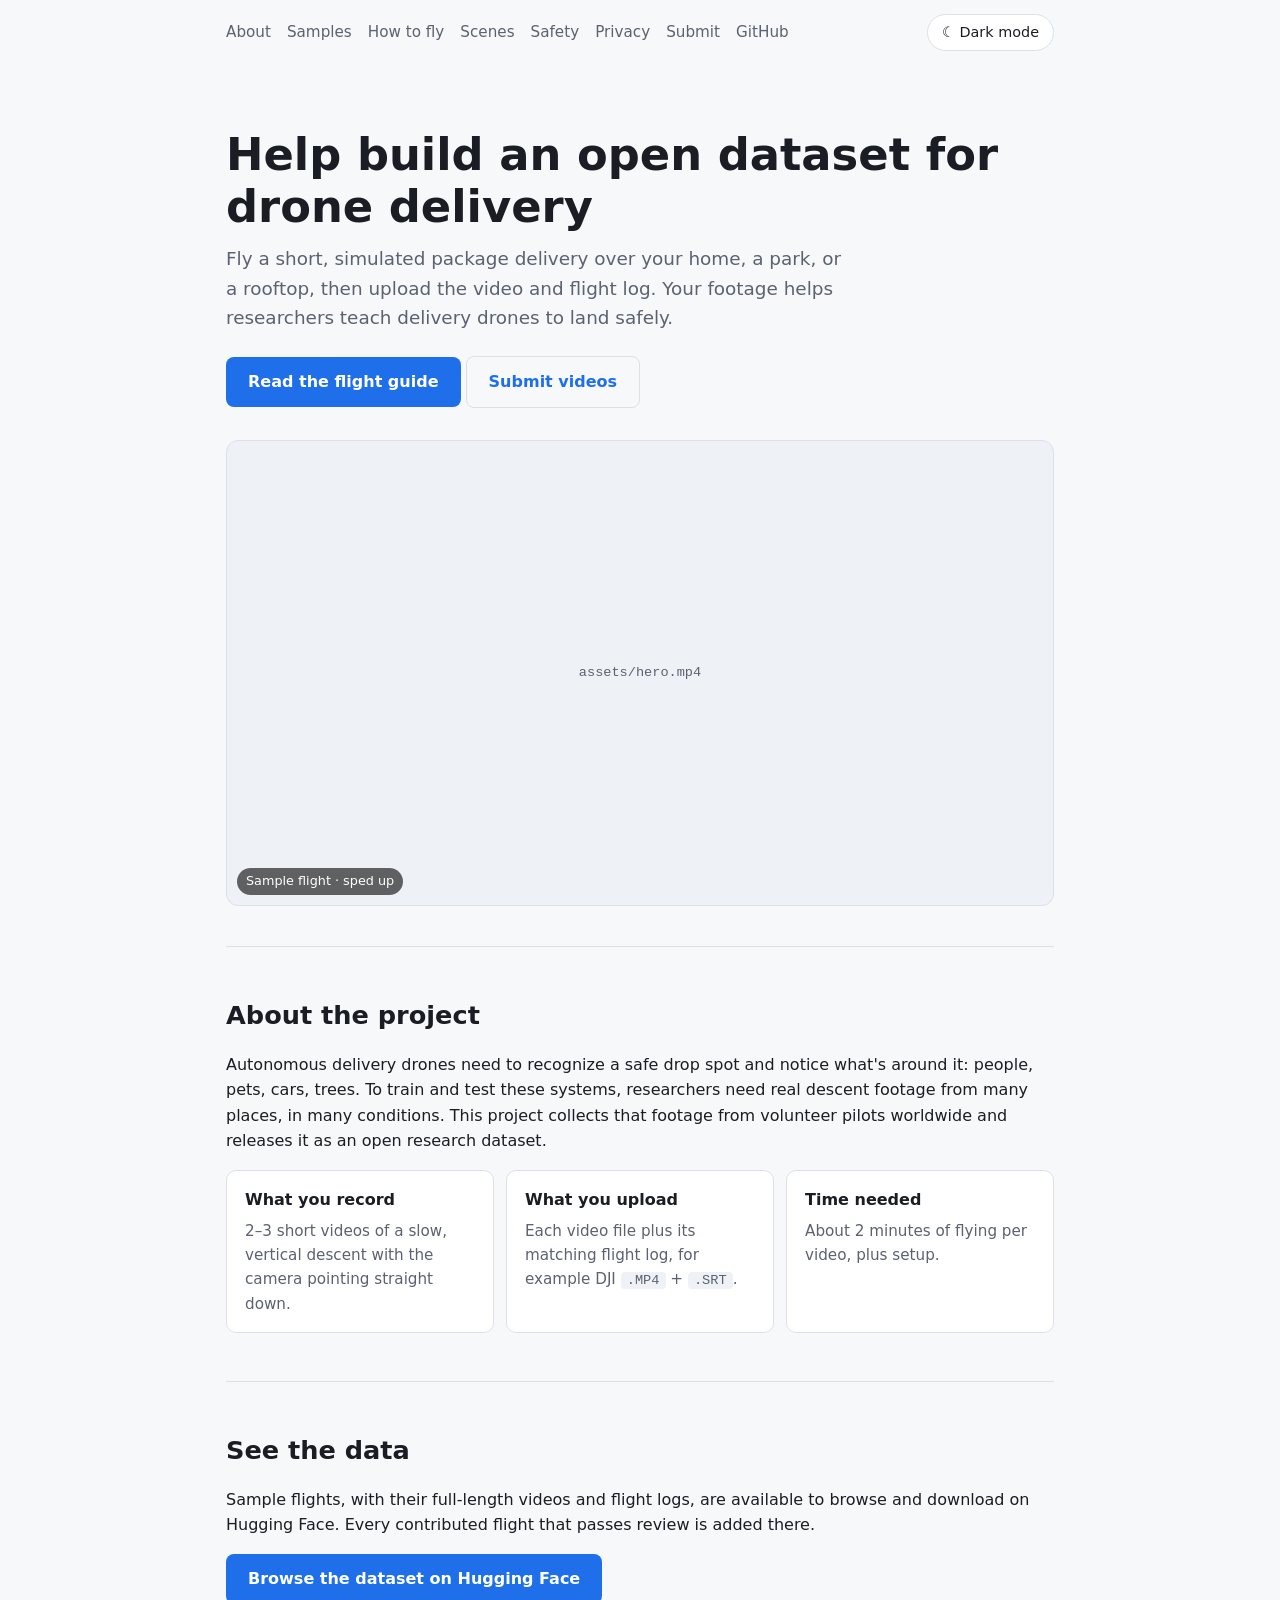
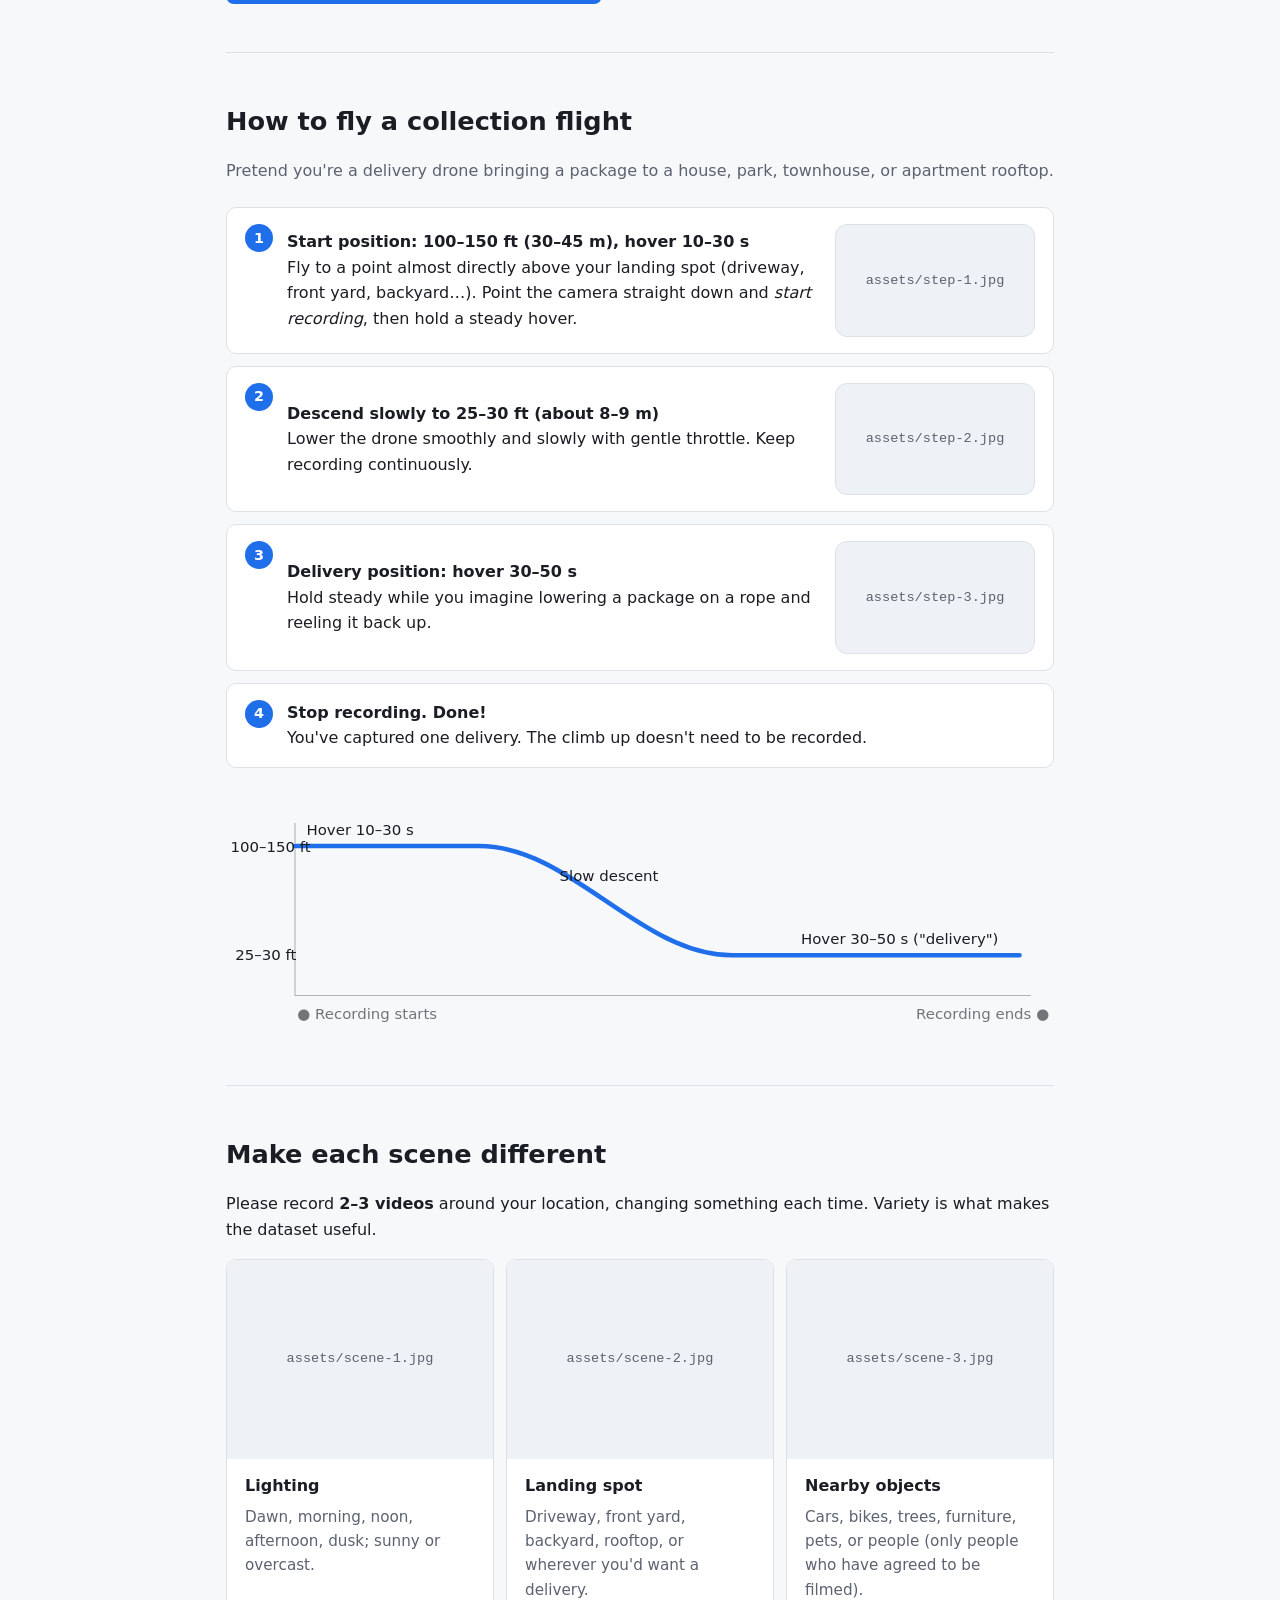
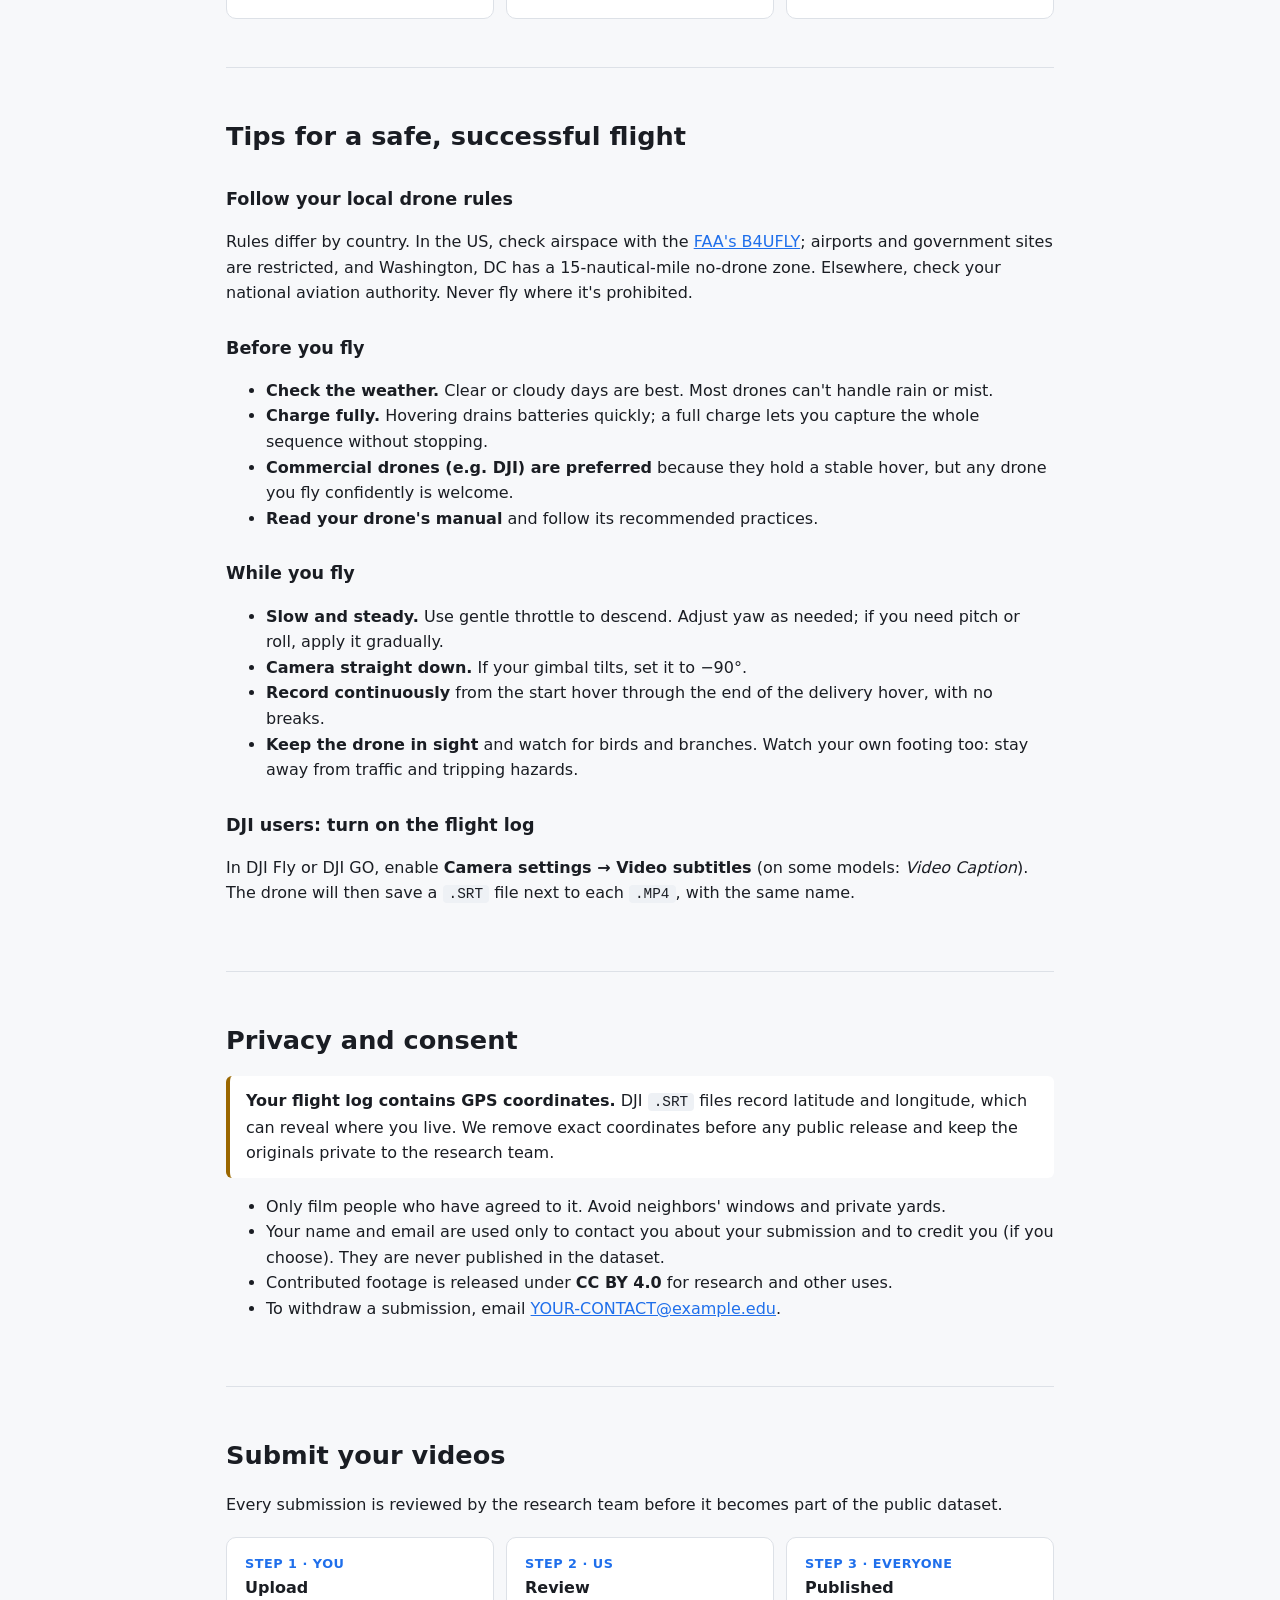
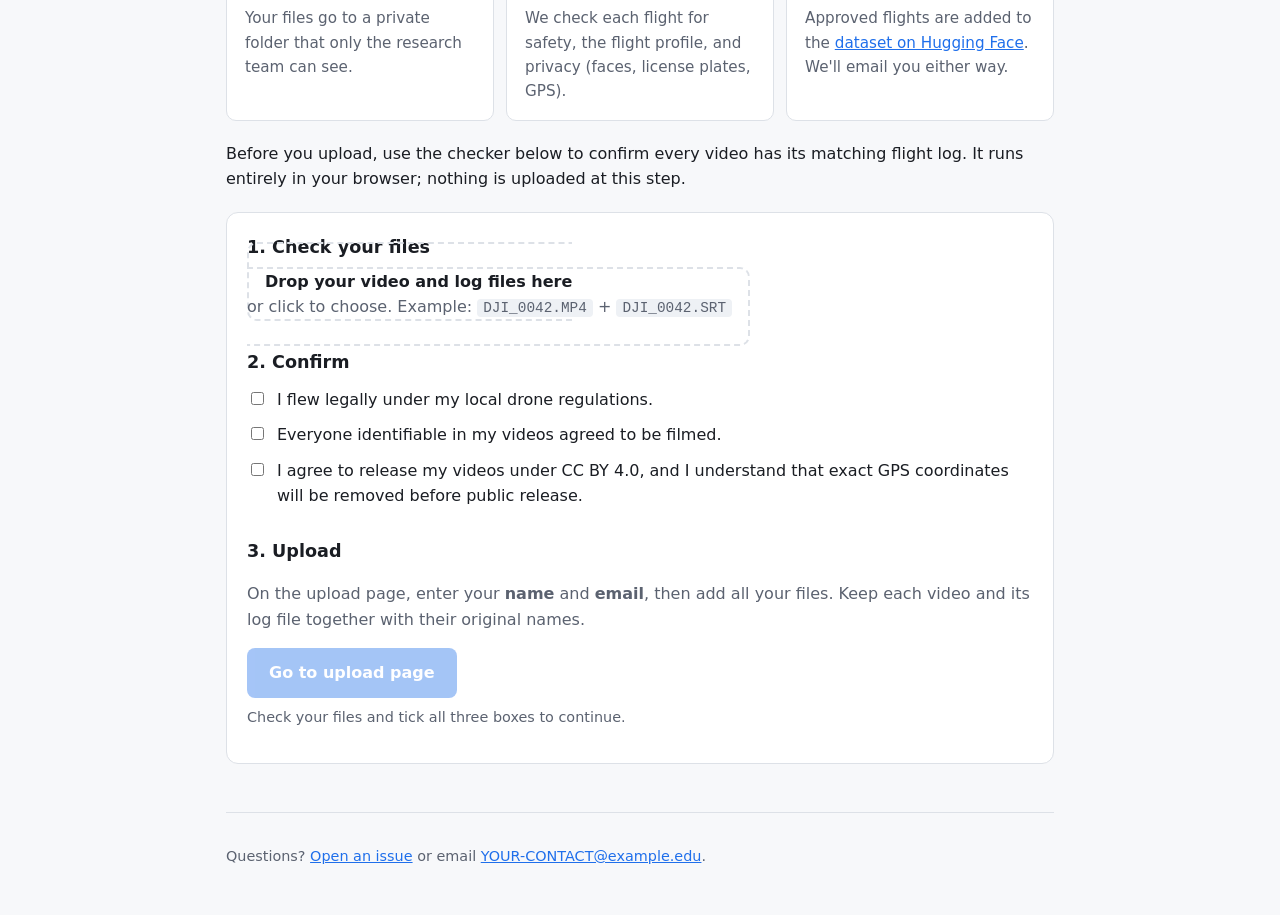
==== docs/index.html @ 4305a66b "init" ====
<!doctype html>
<html lang="en">
<head>
<meta charset="utf-8">
<meta name="viewport" content="width=device-width, initial-scale=1">
<title>Drone Delivery Dataset</title>
<meta name="description" content="An open, community-built dataset of drone delivery descent videos. Fly, record, and contribute.">
<style>
  :root {
    --bg: #f7f8fa; --surface: #ffffff; --text: #1a1d23; --muted: #5b6270;
    --border: #dde1e7; --accent: #1f6feb; --accent-text: #ffffff;
    --ok: #1a7f37; --warn: #9a6700; --bad: #cf222e; --code: #eef1f5;
  }
  @media (prefers-color-scheme: dark) {
    :root:not([data-theme="light"]) {
      --bg: #0f1216; --surface: #171b21; --text: #e6e9ee; --muted: #9aa3b2;
      --border: #2a313b; --accent: #4c8dff; --accent-text: #0b0e12;
      --ok: #3fb950; --warn: #d29922; --bad: #f85149; --code: #212730;
    }
  }
  :root[data-theme="dark"] {
    --bg: #0f1216; --surface: #171b21; --text: #e6e9ee; --muted: #9aa3b2;
    --border: #2a313b; --accent: #4c8dff; --accent-text: #0b0e12;
    --ok: #3fb950; --warn: #d29922; --bad: #f85149; --code: #212730;
  }
  * { box-sizing: border-box; }
  body { margin: 0; background: var(--bg); color: var(--text);
    font: 16px/1.6 system-ui, -apple-system, "Segoe UI", Roboto, sans-serif; }
  .wrap { max-width: 860px; margin: 0 auto; padding: 0 16px; }
  header.hero { padding: 64px 0 40px; border-bottom: 1px solid var(--border); }
  .hero h1 { font-size: clamp(1.9rem, 5vw, 2.8rem); line-height: 1.15; margin: 0 0 12px; }
  .hero p { color: var(--muted); font-size: 1.15rem; margin: 0 0 24px; max-width: 620px; }
  nav.top { display: flex; gap: 16px; flex-wrap: wrap; padding: 14px 0; font-size: .95rem; }
  nav.top a { color: var(--muted); text-decoration: none; }
  nav.top a:hover { color: var(--text); }
  .btn { display: inline-block; background: var(--accent); color: var(--accent-text); border: 0;
    padding: 12px 22px; border-radius: 8px; font-weight: 600; text-decoration: none; cursor: pointer; font-size: 1rem; }
  .btn[aria-disabled="true"] { opacity: .4; pointer-events: none; }
  .btn.ghost { background: transparent; color: var(--accent); border: 1px solid var(--border); }
  section { padding: 48px 0; border-bottom: 1px solid var(--border); }
  h2 { font-size: 1.6rem; margin: 0 0 16px; }
  h3 { font-size: 1.1rem; margin: 28px 0 8px; }
  a { color: var(--accent); }
  .muted { color: var(--muted); }
  .steps { list-style: none; padding: 0; margin: 24px 0; display: grid; gap: 12px; counter-reset: s; }
  .steps li { background: var(--surface); border: 1px solid var(--border); border-radius: 10px;
    padding: 16px 18px 16px 60px; position: relative; counter-increment: s; }
  .steps li::before { content: counter(s); position: absolute; left: 18px; top: 16px; width: 28px; height: 28px;
    border-radius: 50%; background: var(--accent); color: var(--accent-text); font-weight: 700;
    display: grid; place-items: center; font-size: .9rem; }
  .steps strong { display: block; }
  .profile { width: 100%; height: auto; margin: 8px 0 0; }
  .grid { display: grid; grid-template-columns: repeat(auto-fit, minmax(240px, 1fr)); gap: 12px; }
  .card { background: var(--surface); border: 1px solid var(--border); border-radius: 10px; padding: 16px 18px; }
  .card h4 { margin: 0 0 6px; font-size: 1rem; }
  .card p { margin: 0; color: var(--muted); font-size: .95rem; }
  code { background: var(--code); padding: 1px 6px; border-radius: 4px; font-size: .9em; }
  .note { border-left: 4px solid var(--warn); background: var(--surface); padding: 12px 16px; border-radius: 6px; margin: 16px 0; }
  .panel { background: var(--surface); border: 1px solid var(--border); border-radius: 12px; padding: 20px; margin-top: 20px; }
  .drop { border: 2px dashed var(--border); border-radius: 10px; padding: 28px 16px; text-align: center; cursor: pointer; }
  .drop.over { border-color: var(--accent); }
  .drop input { display: none; }
  table { width: 100%; border-collapse: collapse; margin-top: 14px; font-size: .92rem; }
  th, td { text-align: left; padding: 8px 6px; border-bottom: 1px solid var(--border); word-break: break-all; }
  .ok { color: var(--ok); font-weight: 600; } .bad { color: var(--bad); font-weight: 600; }
  label.check { display: flex; gap: 10px; align-items: flex-start; margin: 10px 0; }
  label.check input { margin-top: 5px; }
  footer { padding: 32px 0 48px; color: var(--muted); font-size: .9rem; }

  /* Theme toggle */
  nav.top { align-items: center; }
  .theme-toggle { margin-left: auto; background: var(--surface); color: var(--text); border: 1px solid var(--border);
    border-radius: 999px; padding: 6px 14px; font: inherit; font-size: .9rem; cursor: pointer; }
  .theme-toggle:hover { border-color: var(--accent); }
  :focus-visible { outline: 3px solid var(--accent); outline-offset: 2px; }

  /* Media */
  .media { position: relative; border-radius: 12px; overflow: hidden; background: var(--code);
    border: 1px solid var(--border); aspect-ratio: 16 / 9; }
  .media img, .media video { width: 100%; height: 100%; object-fit: cover; display: block; }
  .media.missing::after { content: attr(data-file); position: absolute; inset: 0; display: grid; place-items: center;
    color: var(--muted); font-size: .85rem; font-family: ui-monospace, monospace; text-align: center; padding: 8px; }
  .media.missing img, .media.missing video { visibility: hidden; }
  .media .tag { position: absolute; left: 10px; bottom: 10px; background: rgba(0,0,0,.6); color: #fff;
    font-size: .8rem; padding: 3px 9px; border-radius: 999px; }
  .hero-media { margin: 32px 0 0; }
  figure { margin: 0; }
  figcaption { color: var(--muted); font-size: .88rem; margin-top: 6px; }
  .steps li.has-img { display: grid; grid-template-columns: 1fr 200px; gap: 16px; align-items: center; }
  @media (max-width: 620px) { .steps li.has-img { grid-template-columns: 1fr; } }
  .scene .media { aspect-ratio: 4 / 3; border-radius: 10px 10px 0 0; border: 0; }
  .scene { padding: 0; overflow: hidden; }
  .scene .body { padding: 14px 18px 16px; }

  /* Review pipeline */
  .flow { display: grid; grid-template-columns: repeat(auto-fit, minmax(180px, 1fr)); gap: 12px; margin: 20px 0; }
  .flow .card { position: relative; }
  .flow .card .n { font-size: .8rem; color: var(--accent); font-weight: 700; letter-spacing: .04em; text-transform: uppercase; }
</style>
<script>
  // Apply saved theme before paint to avoid a flash.
  try { const t = localStorage.getItem("theme"); if (t) document.documentElement.dataset.theme = t; } catch (e) {}
</script>
</head>
<body>
<div class="wrap">
  <nav class="top" aria-label="Sections">
    <a href="#about">About</a><a href="#samples">Samples</a><a href="#fly">How to fly</a><a href="#diversity">Scenes</a>
    <a href="#safety">Safety</a><a href="#privacy">Privacy</a><a href="#submit">Submit</a>
    <a href="https://github.com/YOUR-ORG/drone-delivery-dataset">GitHub</a>
    <button class="theme-toggle" id="theme-toggle" type="button" aria-label="Switch color theme">◐ Theme</button>
  </nav>

  <header class="hero">
    <h1>Help build an open dataset for drone delivery</h1>
    <p>Fly a short, simulated package delivery over your home, a park, or a rooftop, then upload the video and flight log. Your footage helps researchers teach delivery drones to land safely.</p>
    <a class="btn" href="#fly">Read the flight guide</a>
    <a class="btn ghost" href="#submit">Submit videos</a>
    <figure class="hero-media">
      <div class="media" data-file="assets/hero.mp4">
        <video autoplay muted loop playsinline preload="metadata" poster="assets/hero-poster.jpg"
               aria-label="Sample flight: the drone descends slowly toward a backyard landing spot, camera pointing straight down">
          <source src="assets/hero.mp4" type="video/mp4">
        </video>
        <span class="tag">Sample flight · sped up</span>
      </div>
    </figure>
  </header>

  <section id="about">
    <h2>About the project</h2>
    <p>Autonomous delivery drones need to recognize a safe drop spot and notice what's around it: people, pets, cars, trees. To train and test these systems, researchers need real descent footage from many places, in many conditions. This project collects that footage from volunteer pilots worldwide and releases it as an open research dataset.</p>
    <div class="grid">
      <div class="card"><h4>What you record</h4><p>2–3 short videos of a slow, vertical descent with the camera pointing straight down.</p></div>
      <div class="card"><h4>What you upload</h4><p>Each video file plus its matching flight log, for example DJI <code>.MP4</code> + <code>.SRT</code>.</p></div>
      <div class="card"><h4>Time needed</h4><p>About 2 minutes of flying per video, plus setup.</p></div>
    </div>
  </section>

  <section id="samples">
    <h2>See the data</h2>
    <p>Sample flights, with their full-length videos and flight logs, are available to browse and download on Hugging Face. Every contributed flight that passes review is added there.</p>
    <a class="btn" href="https://huggingface.co/datasets/YOUR-ORG/drone-delivery-dataset">Browse the dataset on Hugging Face</a>
  </section>

  <section id="fly">
    <h2>How to fly a collection flight</h2>
    <p class="muted">Pretend you're a delivery drone bringing a package to a house, park, townhouse, or apartment rooftop.</p>
    <ol class="steps">
      <li class="has-img"><div><strong>Start position: 100–150 ft (30–45 m), hover 10–30 s</strong>
        Fly to a point almost directly above your landing spot (driveway, front yard, backyard…). Point the camera straight down and <em>start recording</em>, then hold a steady hover.</div>
        <div class="media" data-file="assets/step-1.jpg"><img src="assets/step-1.jpg" alt="Top-down view from about 30 meters: the landing spot is small in the frame" loading="lazy"></div></li>
      <li class="has-img"><div><strong>Descend slowly to 25–30 ft (about 8–9 m)</strong>
        Lower the drone smoothly and slowly with gentle throttle. Keep recording continuously.</div>
        <div class="media" data-file="assets/step-2.jpg"><img src="assets/step-2.jpg" alt="Mid-descent: the landing spot grows larger in the frame" loading="lazy"></div></li>
      <li class="has-img"><div><strong>Delivery position: hover 30–50 s</strong>
        Hold steady while you imagine lowering a package on a rope and reeling it back up.</div>
        <div class="media" data-file="assets/step-3.jpg"><img src="assets/step-3.jpg" alt="Close top-down view at delivery height: the landing spot fills much of the frame" loading="lazy"></div></li>
      <li><strong>Stop recording. Done!</strong>
        You've captured one delivery. The climb up doesn't need to be recorded.</li>
    </ol>
    <svg class="profile" viewBox="0 0 720 200" role="img" aria-label="Flight profile: hover at 100 to 150 feet for 10 to 30 seconds, descend slowly, hover at 25 to 30 feet for 30 to 50 seconds">
      <line x1="60" y1="170" x2="700" y2="170" stroke="currentColor" stroke-opacity=".3"/>
      <line x1="60" y1="20" x2="60" y2="170" stroke="currentColor" stroke-opacity=".3"/>
      <path d="M60 40 H220 C300 40 360 135 440 135 H690" fill="none" stroke="var(--accent)" stroke-width="4" stroke-linecap="round"/>
      <g fill="currentColor" font-size="13" font-family="system-ui, sans-serif">
        <text x="70" y="30">Hover 10–30 s</text>
        <text x="290" y="70">Slow descent</text>
        <text x="500" y="125">Hover 30–50 s ("delivery")</text>
        <text x="4" y="45">100–150 ft</text>
        <text x="8" y="139">25–30 ft</text>
        <text x="62" y="190" fill-opacity=".6">● Recording starts</text>
        <text x="600" y="190" fill-opacity=".6">Recording ends ●</text>
      </g>
    </svg>
  </section>

  <section id="diversity">
    <h2>Make each scene different</h2>
    <p>Please record <strong>2–3 videos</strong> around your location, changing something each time. Variety is what makes the dataset useful.</p>
    <div class="grid">
      <div class="card scene"><div class="media" data-file="assets/scene-1.jpg"><img src="assets/scene-1.jpg" alt="Sample scene in midday light" loading="lazy"></div>
        <div class="body"><h4>Lighting</h4><p>Dawn, morning, noon, afternoon, dusk; sunny or overcast.</p></div></div>
      <div class="card scene"><div class="media" data-file="assets/scene-2.jpg"><img src="assets/scene-2.jpg" alt="Sample scene with a different landing spot" loading="lazy"></div>
        <div class="body"><h4>Landing spot</h4><p>Driveway, front yard, backyard, rooftop, or wherever you'd want a delivery.</p></div></div>
      <div class="card scene"><div class="media" data-file="assets/scene-3.jpg"><img src="assets/scene-3.jpg" alt="Sample scene in evening light with objects near the landing spot" loading="lazy"></div>
        <div class="body"><h4>Nearby objects</h4><p>Cars, bikes, trees, furniture, pets, or people (only people who have agreed to be filmed).</p></div></div>
    </div>
  </section>

  <section id="safety">
    <h2>Tips for a safe, successful flight</h2>
    <h3>Follow your local drone rules</h3>
    <p>Rules differ by country. In the US, check airspace with the <a href="https://www.faa.gov/uas/getting_started/b4ufly">FAA's B4UFLY</a>; airports and government sites are restricted, and Washington, DC has a 15-nautical-mile no-drone zone. Elsewhere, check your national aviation authority. Never fly where it's prohibited.</p>
    <h3>Before you fly</h3>
    <ul>
      <li><strong>Check the weather.</strong> Clear or cloudy days are best. Most drones can't handle rain or mist.</li>
      <li><strong>Charge fully.</strong> Hovering drains batteries quickly; a full charge lets you capture the whole sequence without stopping.</li>
      <li><strong>Commercial drones (e.g. DJI) are preferred</strong> because they hold a stable hover, but any drone you fly confidently is welcome.</li>
      <li><strong>Read your drone's manual</strong> and follow its recommended practices.</li>
    </ul>
    <h3>While you fly</h3>
    <ul>
      <li><strong>Slow and steady.</strong> Use gentle throttle to descend. Adjust yaw as needed; if you need pitch or roll, apply it gradually.</li>
      <li><strong>Camera straight down.</strong> If your gimbal tilts, set it to −90°.</li>
      <li><strong>Record continuously</strong> from the start hover through the end of the delivery hover, with no breaks.</li>
      <li><strong>Keep the drone in sight</strong> and watch for birds and branches. Watch your own footing too: stay away from traffic and tripping hazards.</li>
    </ul>
    <h3>DJI users: turn on the flight log</h3>
    <p>In DJI Fly or DJI GO, enable <strong>Camera settings → Video subtitles</strong> (on some models: <em>Video Caption</em>). The drone will then save a <code>.SRT</code> file next to each <code>.MP4</code>, with the same name.</p>
  </section>

  <section id="privacy">
    <h2>Privacy and consent</h2>
    <div class="note">
      <strong>Your flight log contains GPS coordinates.</strong> DJI <code>.SRT</code> files record latitude and longitude, which can reveal where you live. <!-- EDIT: describe exactly what you do, e.g. "We remove or offset GPS coordinates before public release." -->We remove exact coordinates before any public release and keep the originals private to the research team.
    </div>
    <ul>
      <li>Only film people who have agreed to it. Avoid neighbors' windows and private yards.</li>
      <li>Your name and email are used only to contact you about your submission and to credit you (if you choose). They are never published in the dataset.</li>
      <li>Contributed footage is released under <strong>CC BY 4.0</strong> <!-- EDIT: your chosen license -->for research and other uses.</li>
      <li>To withdraw a submission, email <a href="mailto:YOUR-CONTACT@example.edu">YOUR-CONTACT@example.edu</a>.</li>
    </ul>
  </section>

  <section id="submit">
    <h2>Submit your videos</h2>
    <p>Every submission is reviewed by the research team before it becomes part of the public dataset.</p>
    <div class="flow">
      <div class="card"><div class="n">Step 1 · You</div><h4>Upload</h4><p>Your files go to a private folder that only the research team can see.</p></div>
      <div class="card"><div class="n">Step 2 · Us</div><h4>Review</h4><p>We check each flight for safety, the flight profile, and privacy (faces, license plates, GPS).</p></div>
      <div class="card"><div class="n">Step 3 · Everyone</div><h4>Published</h4><p>Approved flights are added to the <a href="https://huggingface.co/datasets/YOUR-ORG/drone-delivery-dataset">dataset on Hugging Face</a>. We'll email you either way.</p></div>
    </div>
    <p>Before you upload, use the checker below to confirm every video has its matching flight log. It runs entirely in your browser; nothing is uploaded at this step.</p>

    <div class="panel">
      <h3 style="margin-top:0">1. Check your files</h3>
      <label class="drop" id="drop">
        <input type="file" id="files" multiple accept=".mp4,.MP4,.mov,.MOV,.srt,.SRT">
        <strong>Drop your video and log files here</strong><br>
        <span class="muted">or click to choose. Example: <code>DJI_0042.MP4</code> + <code>DJI_0042.SRT</code></span>
      </label>
      <div id="result" aria-live="polite"></div>

      <h3>2. Confirm</h3>
      <label class="check"><input type="checkbox" class="agree"> I flew legally under my local drone regulations.</label>
      <label class="check"><input type="checkbox" class="agree"> Everyone identifiable in my videos agreed to be filmed.</label>
      <label class="check"><input type="checkbox" class="agree"> I agree to release my videos under CC BY 4.0, and I understand that exact GPS coordinates will be removed before public release.</label>

      <h3>3. Upload</h3>
      <p class="muted">On the upload page, enter your <strong>name</strong> and <strong>email</strong>, then add all your files. Keep each video and its log file together with their original names.</p>
      <a class="btn" id="upload" href="#" target="_blank" rel="noopener" aria-disabled="true">Go to upload page</a>
      <p class="muted" id="hint" style="font-size:.9rem;margin-top:8px">Check your files and tick all three boxes to continue.</p>
    </div>
  </section>

  <footer>
    Questions? <a href="https://github.com/YOUR-ORG/drone-delivery-dataset/issues">Open an issue</a> or email <a href="mailto:YOUR-CONTACT@example.edu">YOUR-CONTACT@example.edu</a>.
  </footer>
</div>

<script>
  // EDIT: paste your Dropbox File Request (or other upload) link here.
  const UPLOAD_URL = "https://www.dropbox.com/request/YOUR-REQUEST-ID";

  const VIDEO = /\.(mp4|mov)$/i, LOG = /\.srt$/i;
  const input = document.getElementById("files"), drop = document.getElementById("drop");
  const result = document.getElementById("result"), btn = document.getElementById("upload");
  const hint = document.getElementById("hint"), boxes = [...document.querySelectorAll(".agree")];
  let filesOk = false;

  const stem = n => n.replace(/\.[^.]+$/, "").toLowerCase();
  const esc = s => s.replace(/[&<>"]/g, c => ({ "&": "&amp;", "<": "&lt;", ">": "&gt;", '"': "&quot;" }[c]));
  const mb = b => (b / 1048576).toFixed(0) + " MB";

  function check(list) {
    const files = [...list];
    const videos = files.filter(f => VIDEO.test(f.name));
    const logs = new Map(files.filter(f => LOG.test(f.name)).map(f => [stem(f.name), f]));
    const other = files.filter(f => !VIDEO.test(f.name) && !LOG.test(f.name));
    const used = new Set();
    let rows = "", problems = 0;

    for (const v of videos) {
      const log = logs.get(stem(v.name));
      if (log) used.add(stem(v.name)); else problems++;
      rows += `<tr><td>${esc(v.name)} <span class="muted">(${mb(v.size)})</span></td><td>${log ? esc(log.name) : "—"}</td>
        <td class="${log ? "ok" : "bad"}">${log ? "✓ Paired" : "✗ Missing log"}</td></tr>`;
    }
    for (const [k, l] of logs) if (!used.has(k)) {
      problems++;
      rows += `<tr><td>—</td><td>${esc(l.name)}</td><td class="bad">✗ No matching video</td></tr>`;
    }

    let msg;
    if (!videos.length) { msg = `<p class="bad">No video files found. Add your .MP4 files and their .SRT logs.</p>`; problems++; }
    else if (problems) msg = `<p class="bad">${problems} file(s) need attention. Each video needs a log file with the same name.</p>`;
    else msg = `<p class="ok">All ${videos.length} video(s) are paired with their logs.${videos.length < 2 ? " <span class='muted'>(We ask for 2–3 videos, but one is still welcome!)</span>" : ""}</p>`;
    if (other.length) msg += `<p class="muted">Ignored: ${other.map(f => esc(f.name)).join(", ")}</p>`;

    result.innerHTML = msg + (rows ? `<table><thead><tr><th>Video</th><th>Flight log</th><th>Status</th></tr></thead><tbody>${rows}</tbody></table>` : "");
    filesOk = problems === 0;
    update();
  }

  function update() {
    const ready = filesOk && boxes.every(b => b.checked);
    btn.setAttribute("aria-disabled", String(!ready));
    btn.href = ready ? UPLOAD_URL : "#";
    hint.textContent = ready ? "Opens in a new tab." : "Check your files and tick all three boxes to continue.";
  }

  input.addEventListener("change", () => check(input.files));
  boxes.forEach(b => b.addEventListener("change", update));
  ["dragenter", "dragover"].forEach(e => drop.addEventListener(e, ev => { ev.preventDefault(); drop.classList.add("over"); }));
  ["dragleave", "drop"].forEach(e => drop.addEventListener(e, ev => { ev.preventDefault(); drop.classList.remove("over"); }));
  drop.addEventListener("drop", ev => check(ev.dataTransfer.files));

  // Light/dark toggle. Starts from the system setting; the choice is remembered.
  const root = document.documentElement, toggle = document.getElementById("theme-toggle");
  const current = () => root.dataset.theme || (matchMedia("(prefers-color-scheme: dark)").matches ? "dark" : "light");
  const label = () => {
    const next = current() === "dark" ? "light" : "dark";
    toggle.textContent = next === "dark" ? "☾ Dark mode" : "☀ Light mode";
    toggle.setAttribute("aria-label", `Switch to ${next} mode`);
  };
  toggle.addEventListener("click", () => {
    root.dataset.theme = current() === "dark" ? "light" : "dark";
    try { localStorage.setItem("theme", root.dataset.theme); } catch (e) {}
    label();
  });
  matchMedia("(prefers-color-scheme: dark)").addEventListener("change", label);
  label();

  // Show a labeled placeholder wherever an image or clip hasn't been added yet.
  document.querySelectorAll(".media").forEach(box => {
    const el = box.querySelector("img, video source");
    const miss = () => box.classList.add("missing");
    if (!el) return;
    el.addEventListener("error", miss);
    if (el.tagName === "IMG" && el.complete && !el.naturalWidth) miss();
    if (el.tagName === "SOURCE" && box.querySelector("video").networkState === 3) miss();
  });
</script>
</body>
</html>
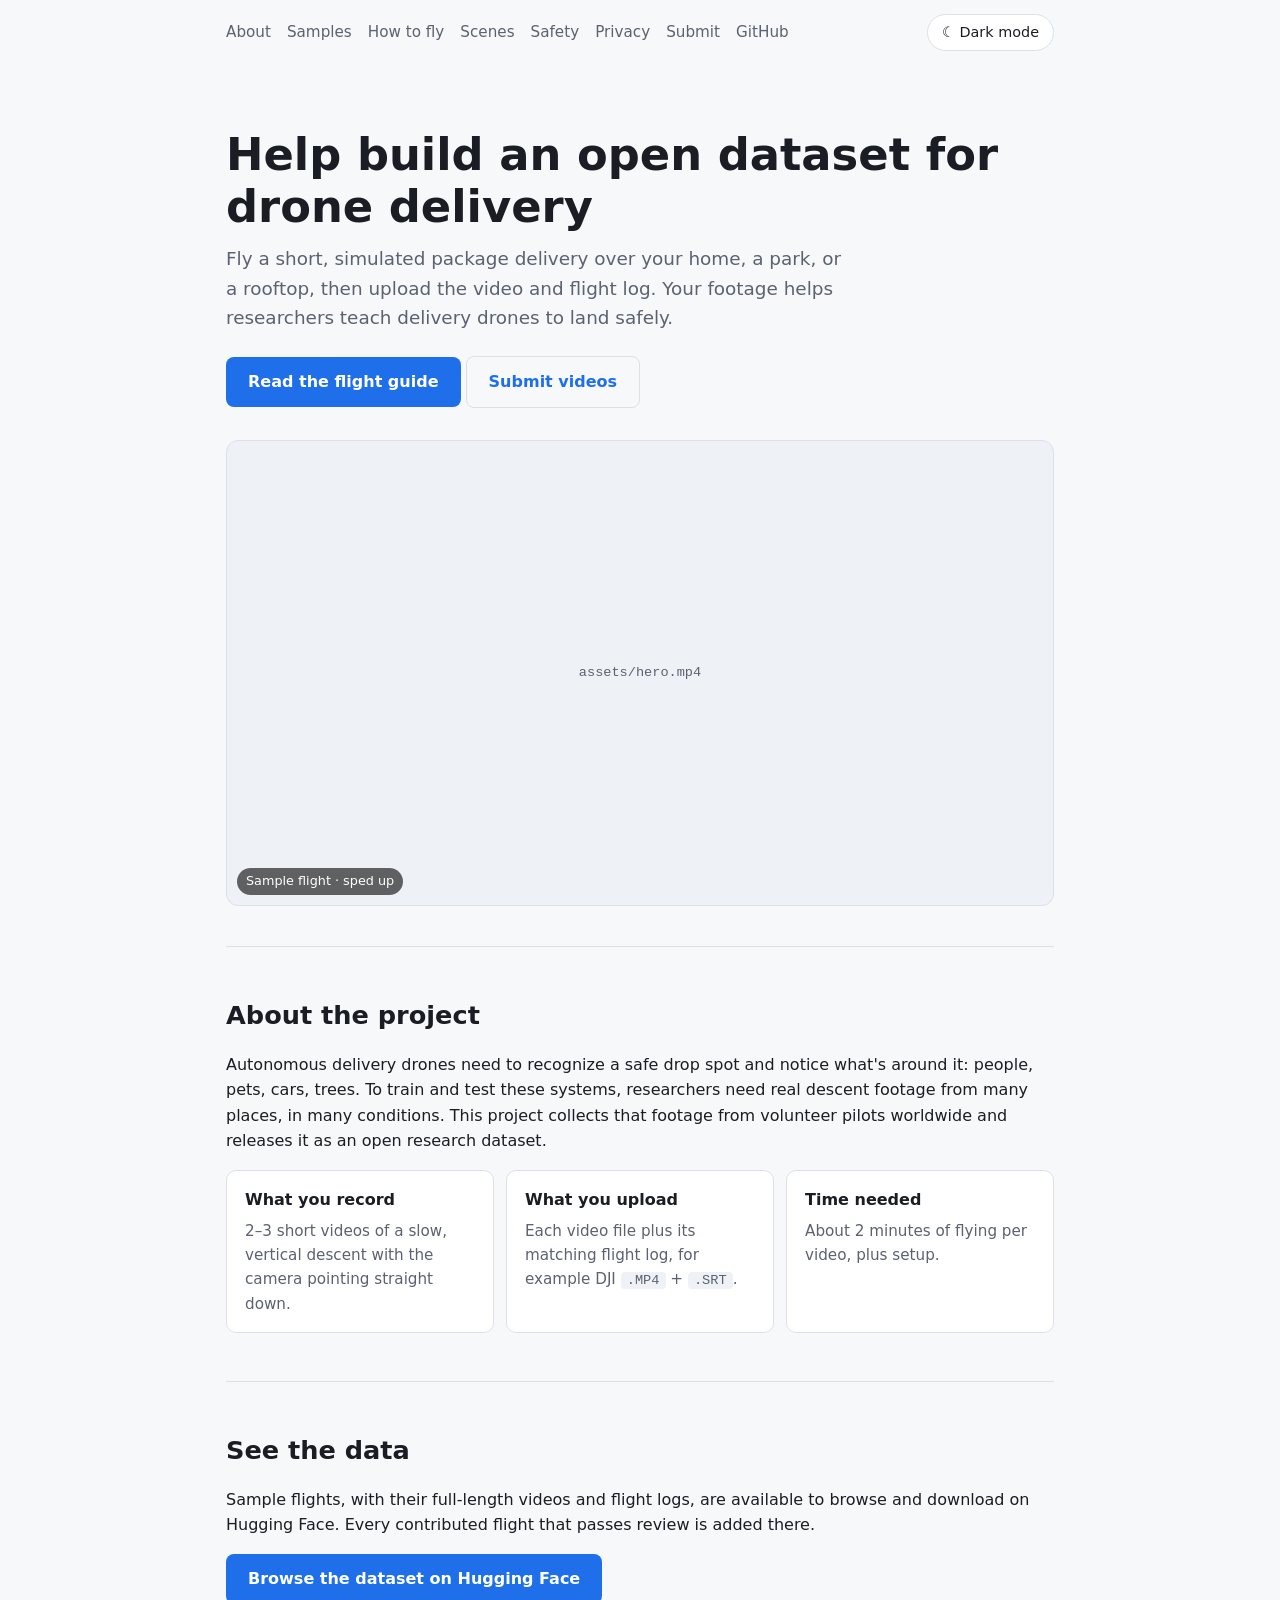
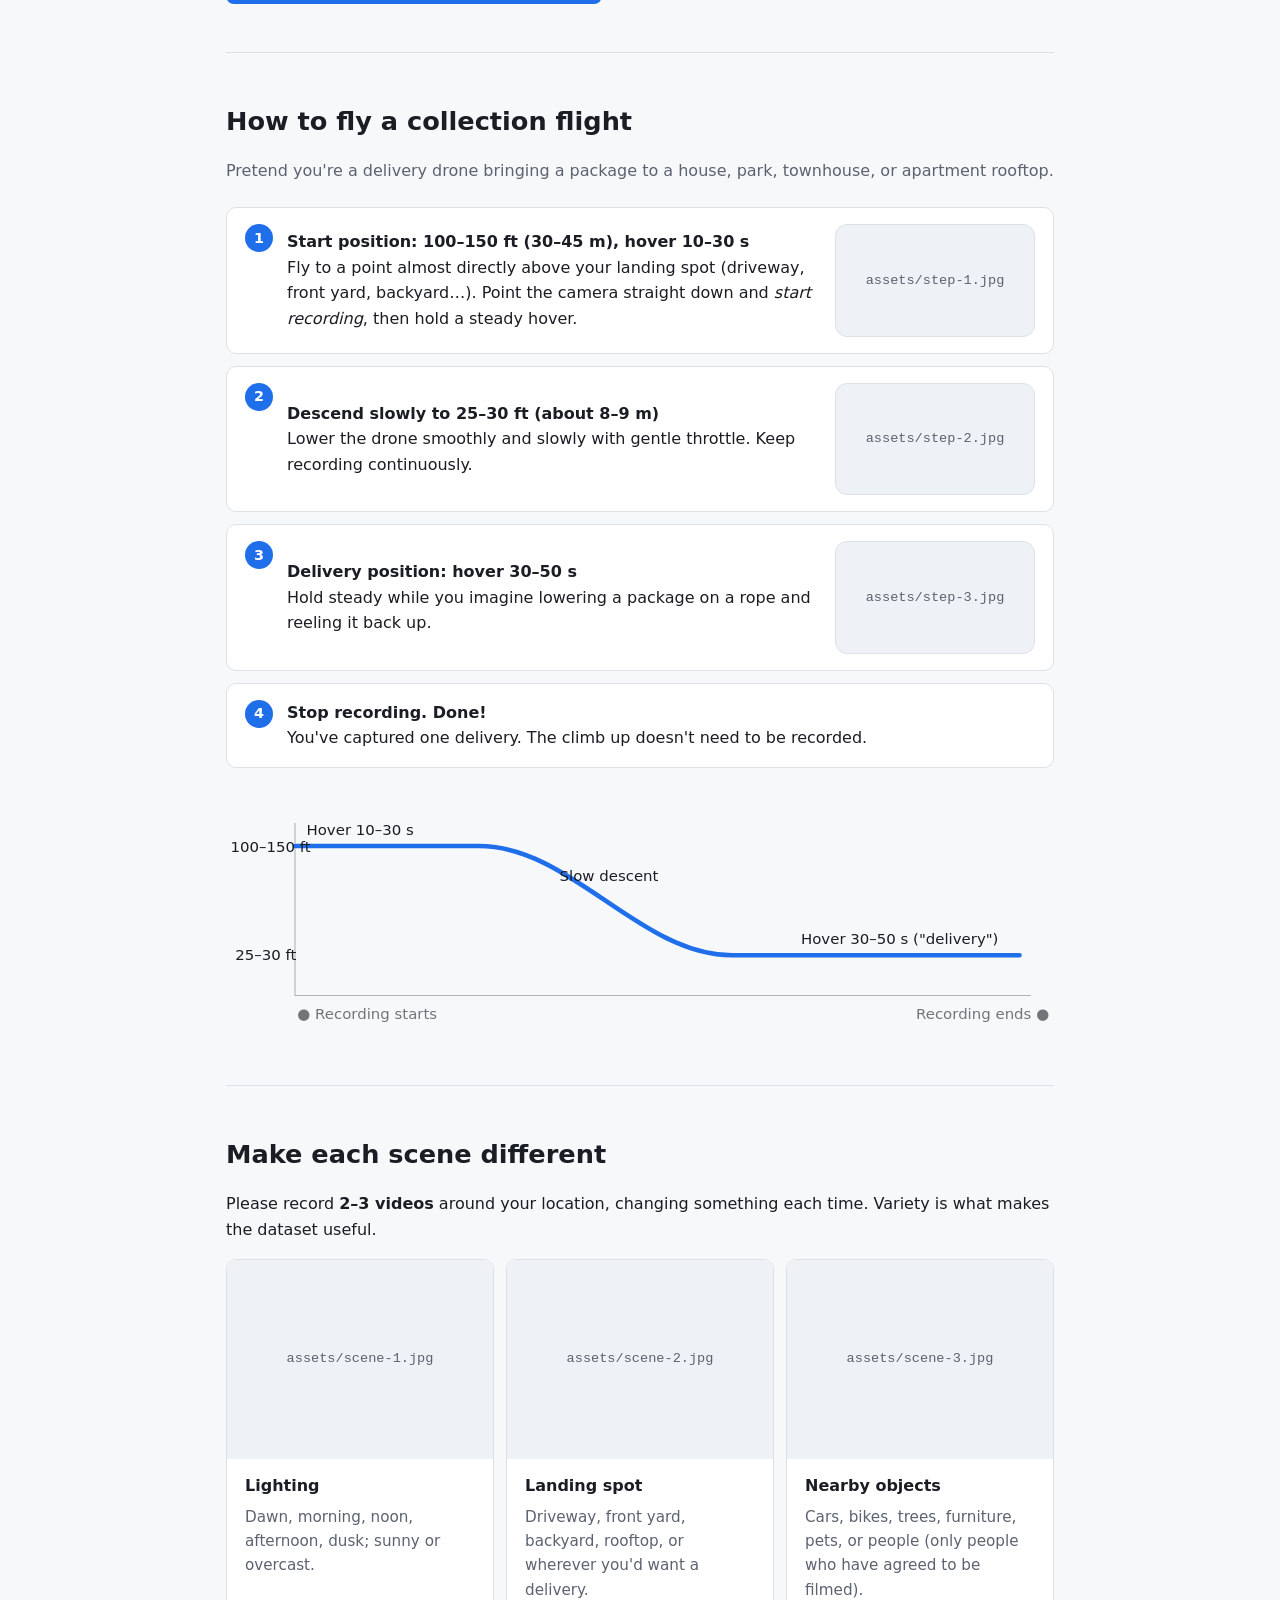
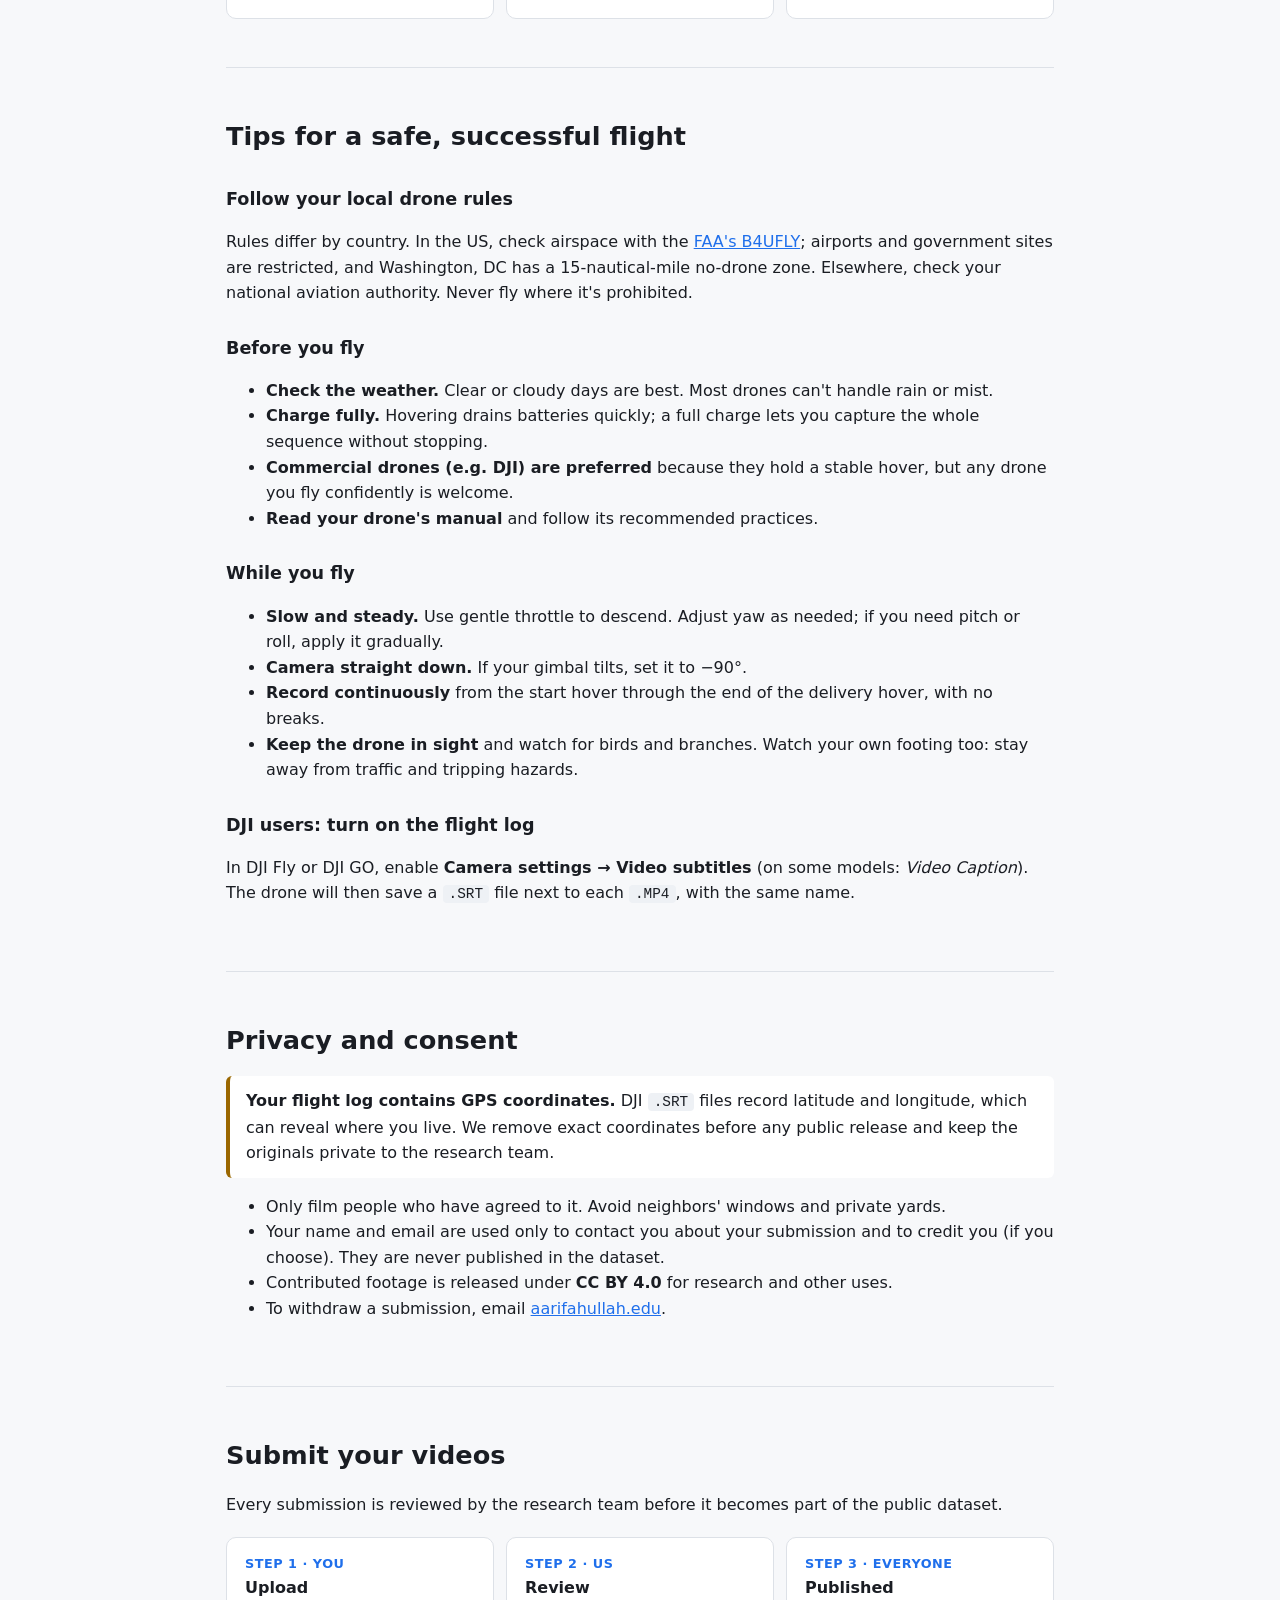
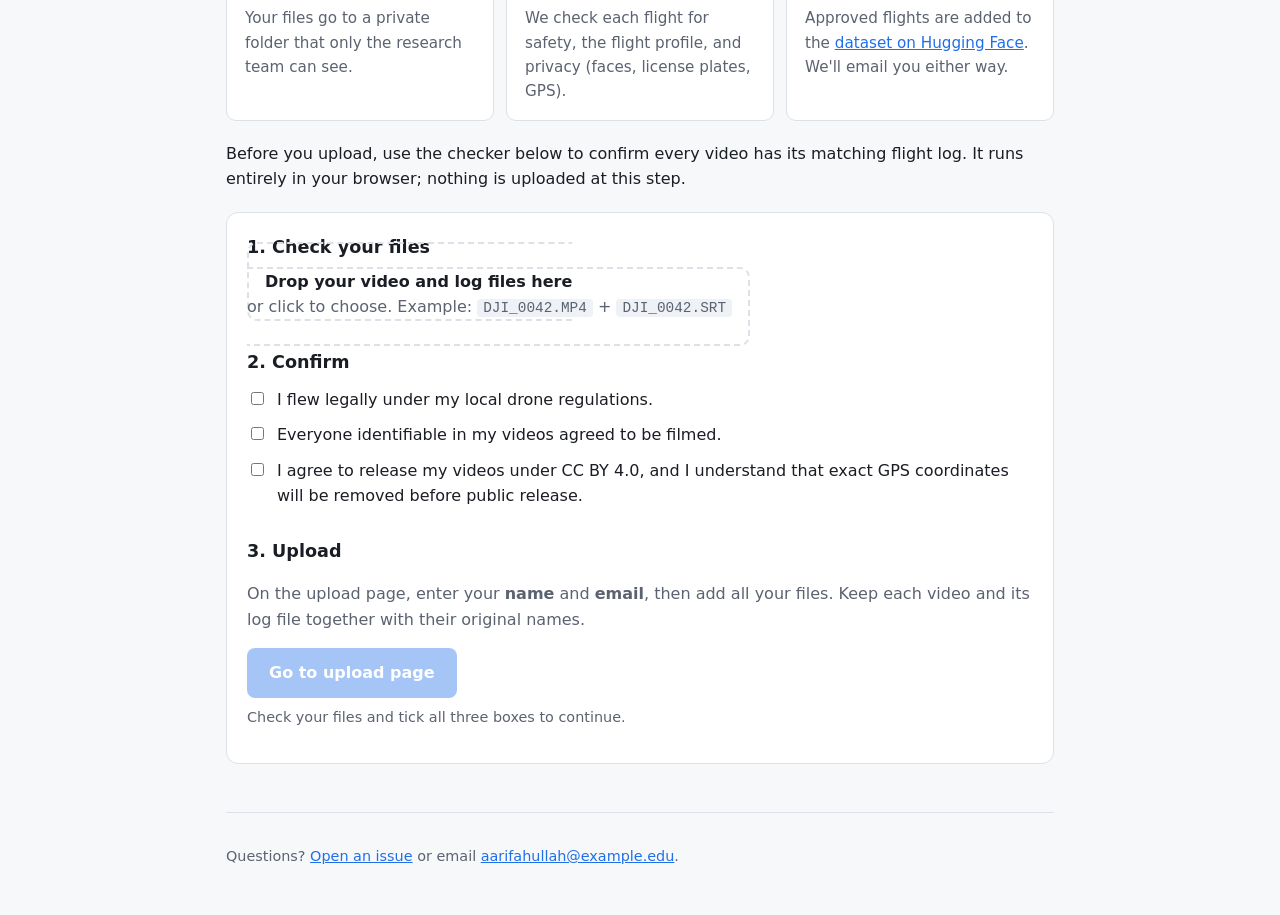
==== commit 8405b8c7: "Update contact info" ====
--- a/docs/index.html
+++ b/docs/index.html
@@ -219,7 +219,7 @@
       <li>Only film people who have agreed to it. Avoid neighbors' windows and private yards.</li>
       <li>Your name and email are used only to contact you about your submission and to credit you (if you choose). They are never published in the dataset.</li>
       <li>Contributed footage is released under <strong>CC BY 4.0</strong> <!-- EDIT: your chosen license -->for research and other uses.</li>
-      <li>To withdraw a submission, email <a href="mailto:YOUR-CONTACT@example.edu">YOUR-CONTACT@example.edu</a>.</li>
+      <li>To withdraw a submission, email <a href="mailto:YOUR-CONTACT@example.edu">aarifahullah.edu</a>.</li>
     </ul>
   </section>
 
@@ -255,7 +255,7 @@
   </section>
 
   <footer>
-    Questions? <a href="https://github.com/YOUR-ORG/drone-delivery-dataset/issues">Open an issue</a> or email <a href="mailto:YOUR-CONTACT@example.edu">YOUR-CONTACT@example.edu</a>.
+    Questions? <a href="https://github.com/YOUR-ORG/drone-delivery-dataset/issues">Open an issue</a> or email <a href="mailto:YOUR-CONTACT@example.edu">aarifahullah@example.edu</a>.
   </footer>
 </div>
 
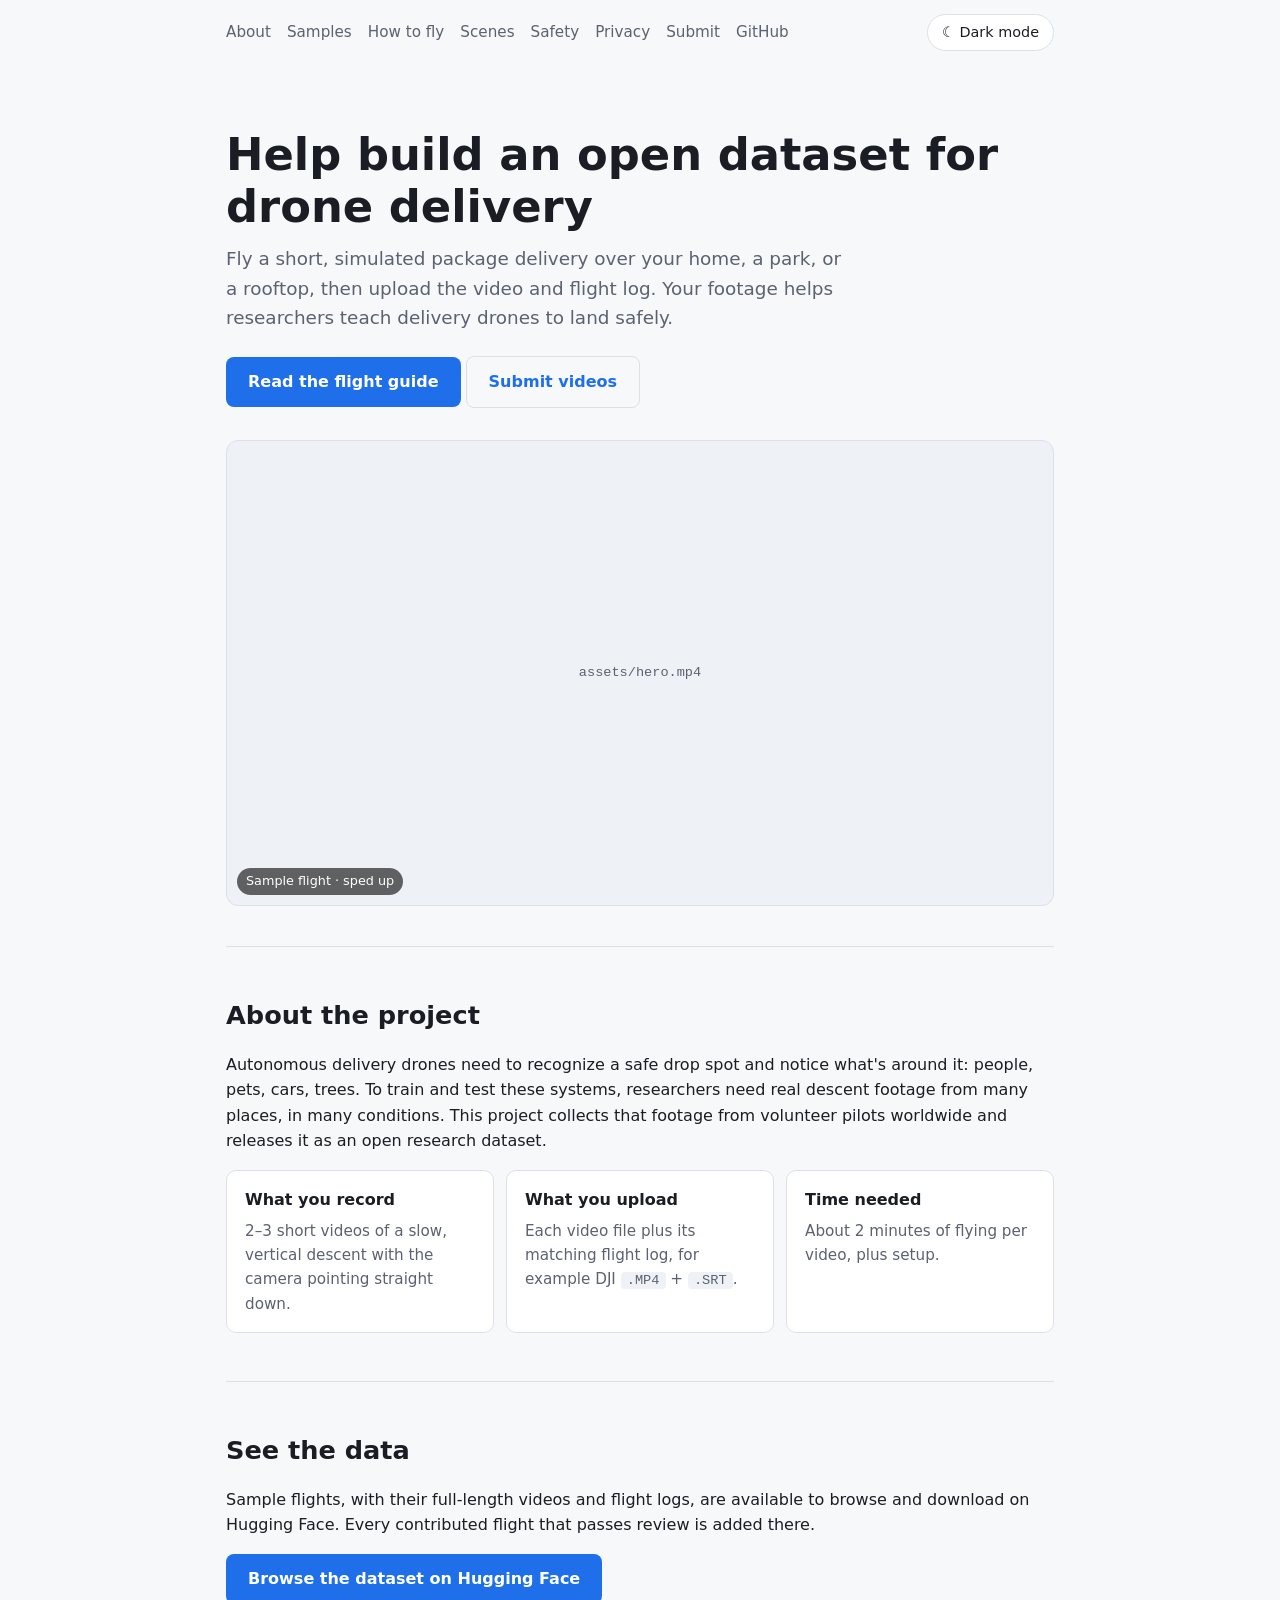
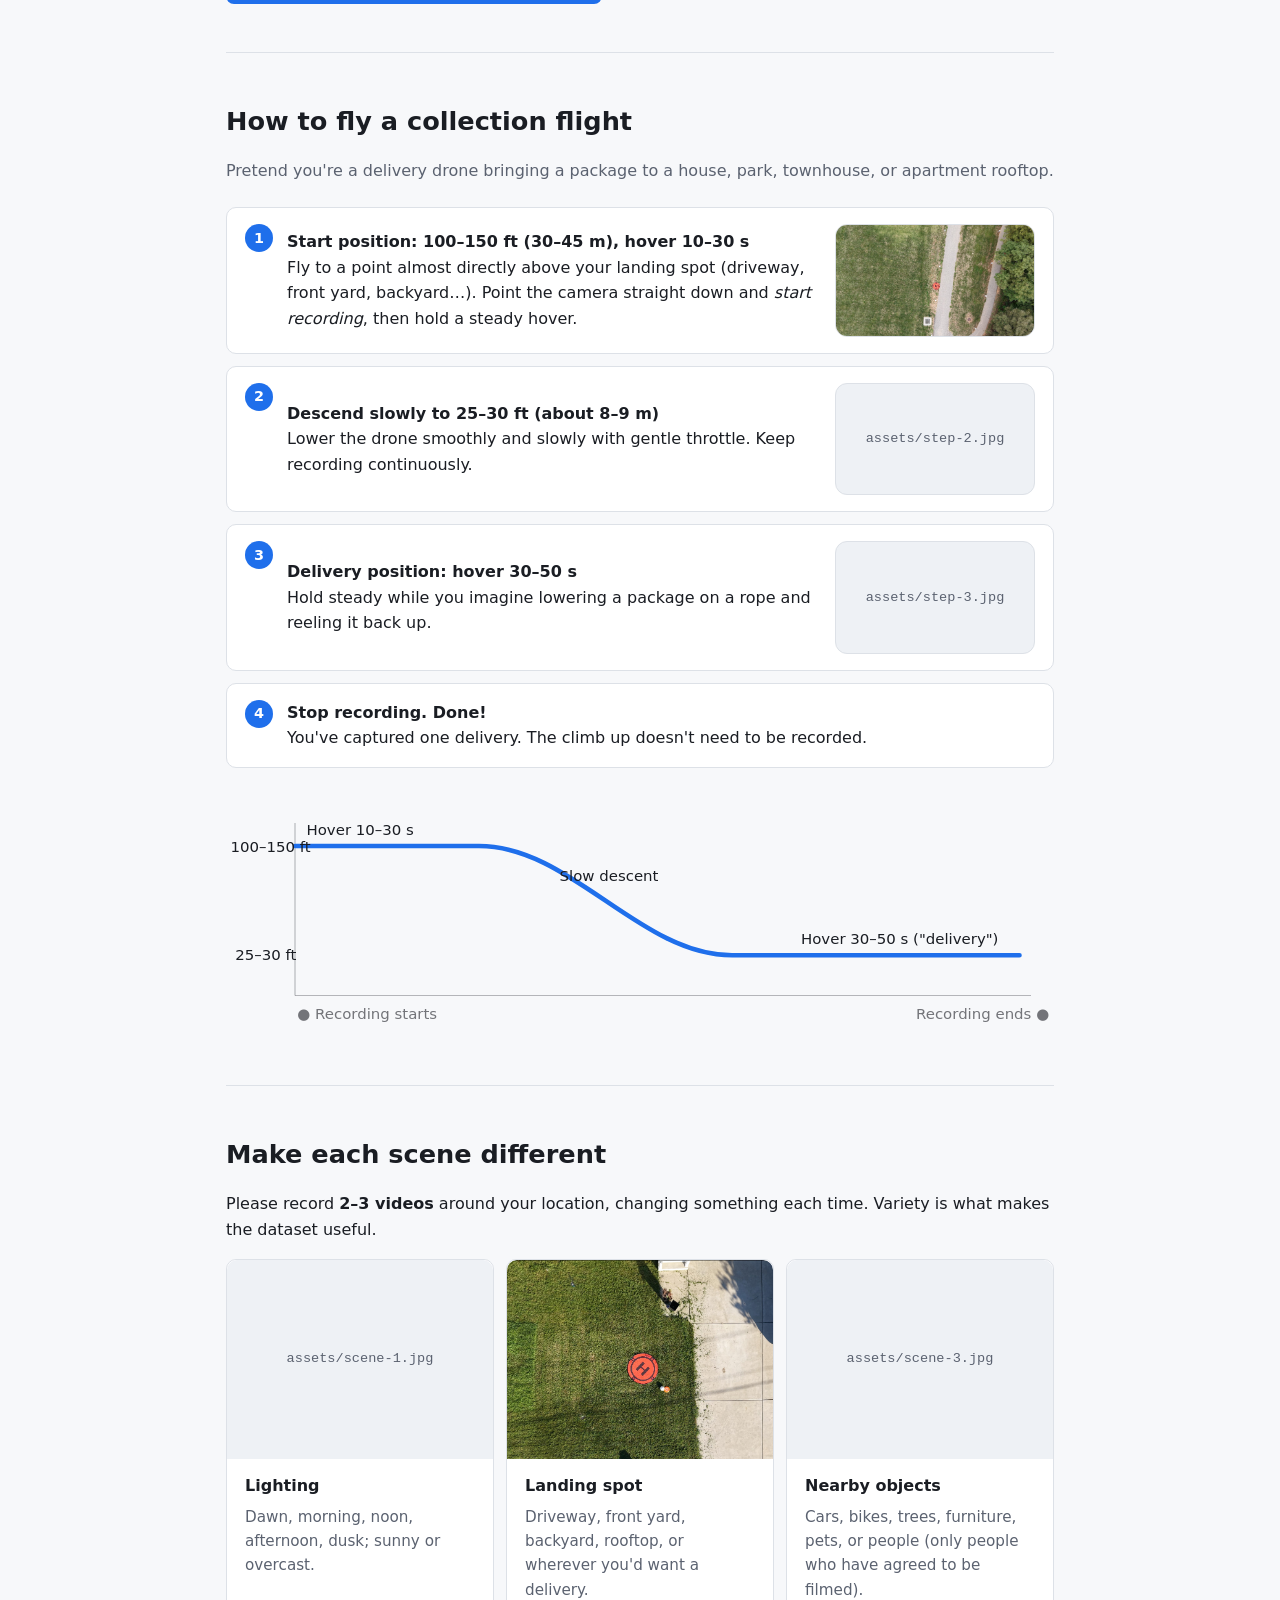
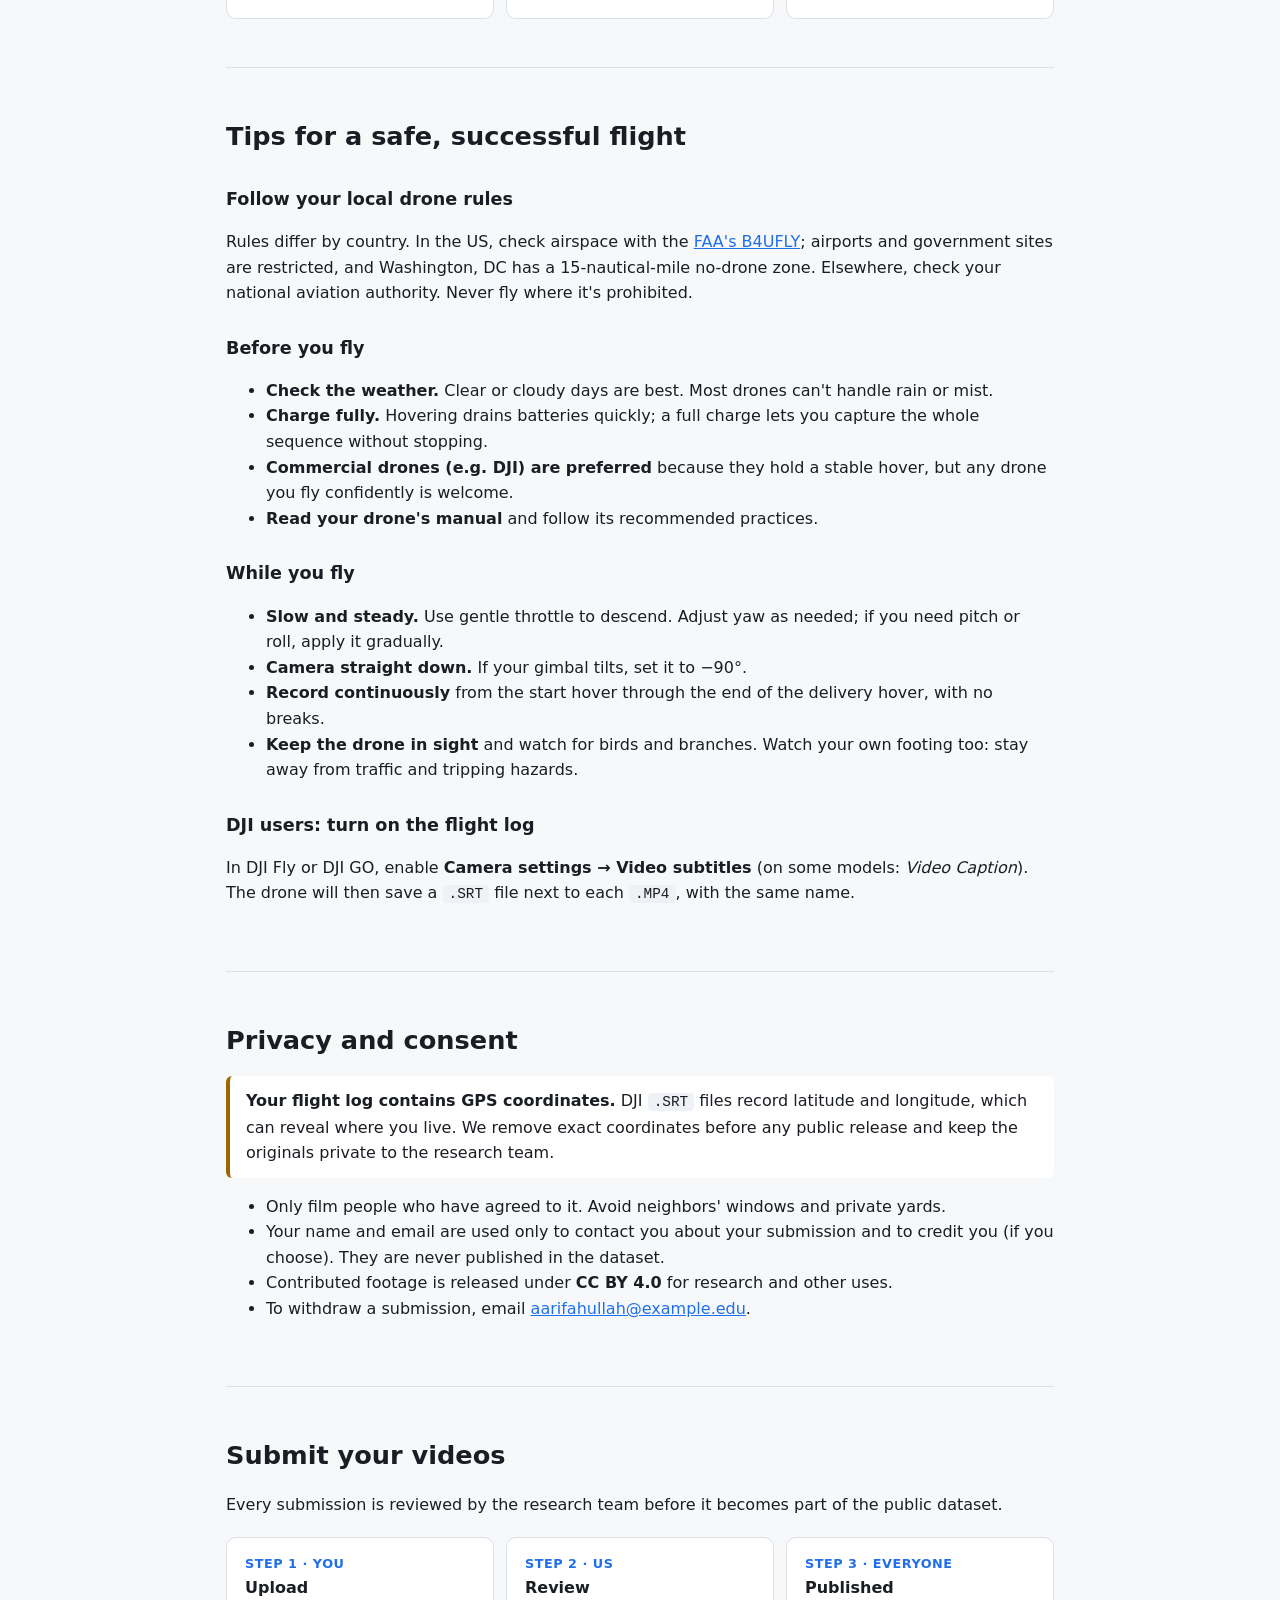
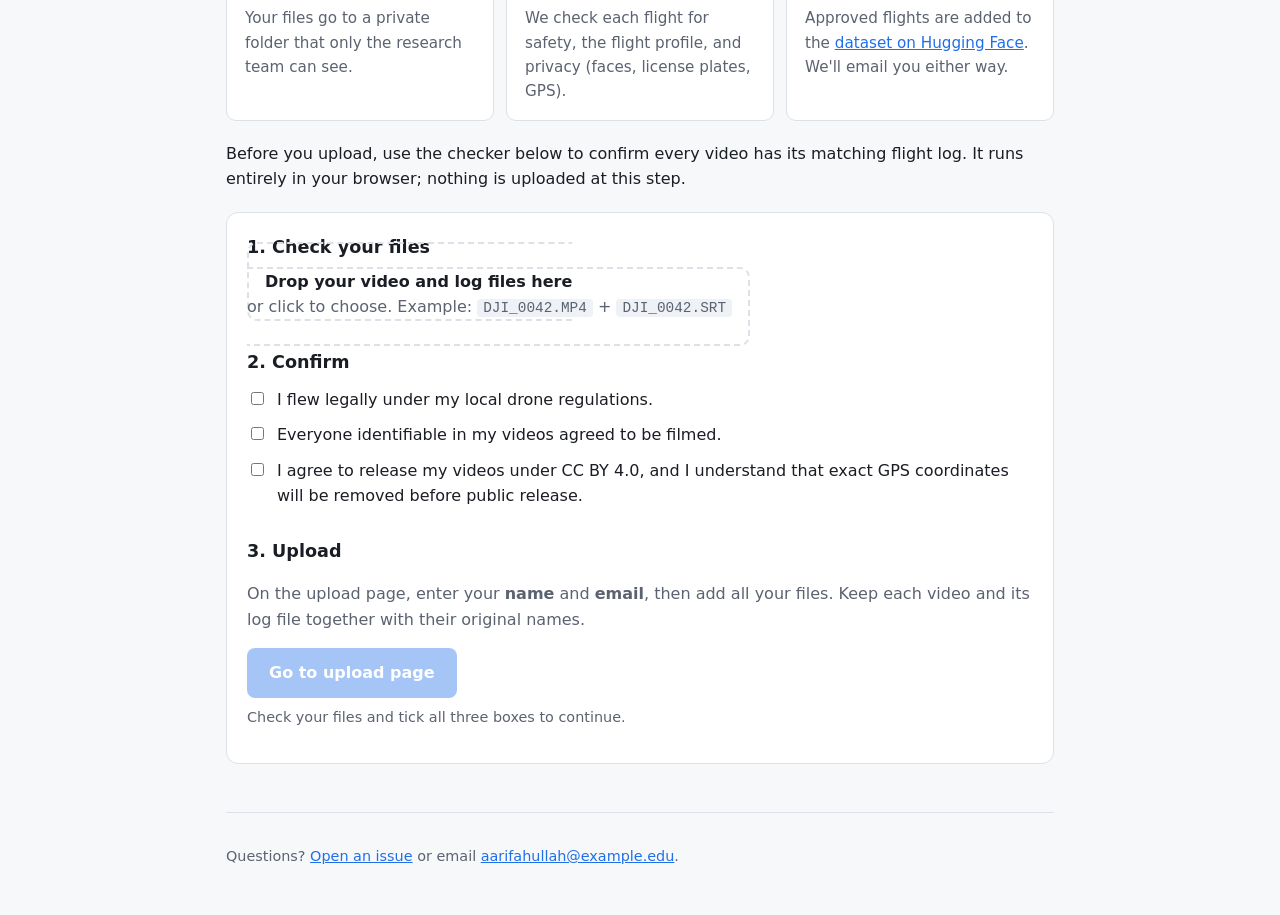
==== commit 405886ec: "contacts" ====
--- a/docs/index.html
+++ b/docs/index.html
@@ -107,7 +107,7 @@
   <nav class="top" aria-label="Sections">
     <a href="#about">About</a><a href="#samples">Samples</a><a href="#fly">How to fly</a><a href="#diversity">Scenes</a>
     <a href="#safety">Safety</a><a href="#privacy">Privacy</a><a href="#submit">Submit</a>
-    <a href="https://github.com/YOUR-ORG/drone-delivery-dataset">GitHub</a>
+    <a href="https://github.com/AarifahUllah/Drop-Zone-Drone-Delivery-Dataset">GitHub</a>
     <button class="theme-toggle" id="theme-toggle" type="button" aria-label="Switch color theme">◐ Theme</button>
   </nav>
 
@@ -140,7 +140,7 @@
   <section id="samples">
     <h2>See the data</h2>
     <p>Sample flights, with their full-length videos and flight logs, are available to browse and download on Hugging Face. Every contributed flight that passes review is added there.</p>
-    <a class="btn" href="https://huggingface.co/datasets/YOUR-ORG/drone-delivery-dataset">Browse the dataset on Hugging Face</a>
+    <a class="btn" href="https://huggingface.co/datasets/AarifahUllah/drone-delivery-dataset">Browse the dataset on Hugging Face</a>
   </section>
 
   <section id="fly">
@@ -219,7 +219,7 @@
       <li>Only film people who have agreed to it. Avoid neighbors' windows and private yards.</li>
       <li>Your name and email are used only to contact you about your submission and to credit you (if you choose). They are never published in the dataset.</li>
       <li>Contributed footage is released under <strong>CC BY 4.0</strong> <!-- EDIT: your chosen license -->for research and other uses.</li>
-      <li>To withdraw a submission, email <a href="mailto:YOUR-CONTACT@example.edu">aarifahullah.edu</a>.</li>
+      <li>To withdraw a submission, email <a href="mailto:aarifahullah@example.edu">aarifahullah@example.edu</a>.</li>
     </ul>
   </section>
 
@@ -229,7 +229,7 @@
     <div class="flow">
       <div class="card"><div class="n">Step 1 · You</div><h4>Upload</h4><p>Your files go to a private folder that only the research team can see.</p></div>
       <div class="card"><div class="n">Step 2 · Us</div><h4>Review</h4><p>We check each flight for safety, the flight profile, and privacy (faces, license plates, GPS).</p></div>
-      <div class="card"><div class="n">Step 3 · Everyone</div><h4>Published</h4><p>Approved flights are added to the <a href="https://huggingface.co/datasets/YOUR-ORG/drone-delivery-dataset">dataset on Hugging Face</a>. We'll email you either way.</p></div>
+      <div class="card"><div class="n">Step 3 · Everyone</div><h4>Published</h4><p>Approved flights are added to the <a href="https://huggingface.co/datasets/AarifahUllah/drone-delivery-dataset">dataset on Hugging Face</a>. We'll email you either way.</p></div>
     </div>
     <p>Before you upload, use the checker below to confirm every video has its matching flight log. It runs entirely in your browser; nothing is uploaded at this step.</p>
 
@@ -255,7 +255,7 @@
   </section>
 
   <footer>
-    Questions? <a href="https://github.com/YOUR-ORG/drone-delivery-dataset/issues">Open an issue</a> or email <a href="mailto:YOUR-CONTACT@example.edu">aarifahullah@example.edu</a>.
+    Questions? <a href="https://github.com/AarifahUllah/Drop-Zone-Drone-Delivery-Dataset/issues">Open an issue</a> or email <a href="mailto:aarifahullah@example.edu">aarifahullah@example.edu</a>.
   </footer>
 </div>
 
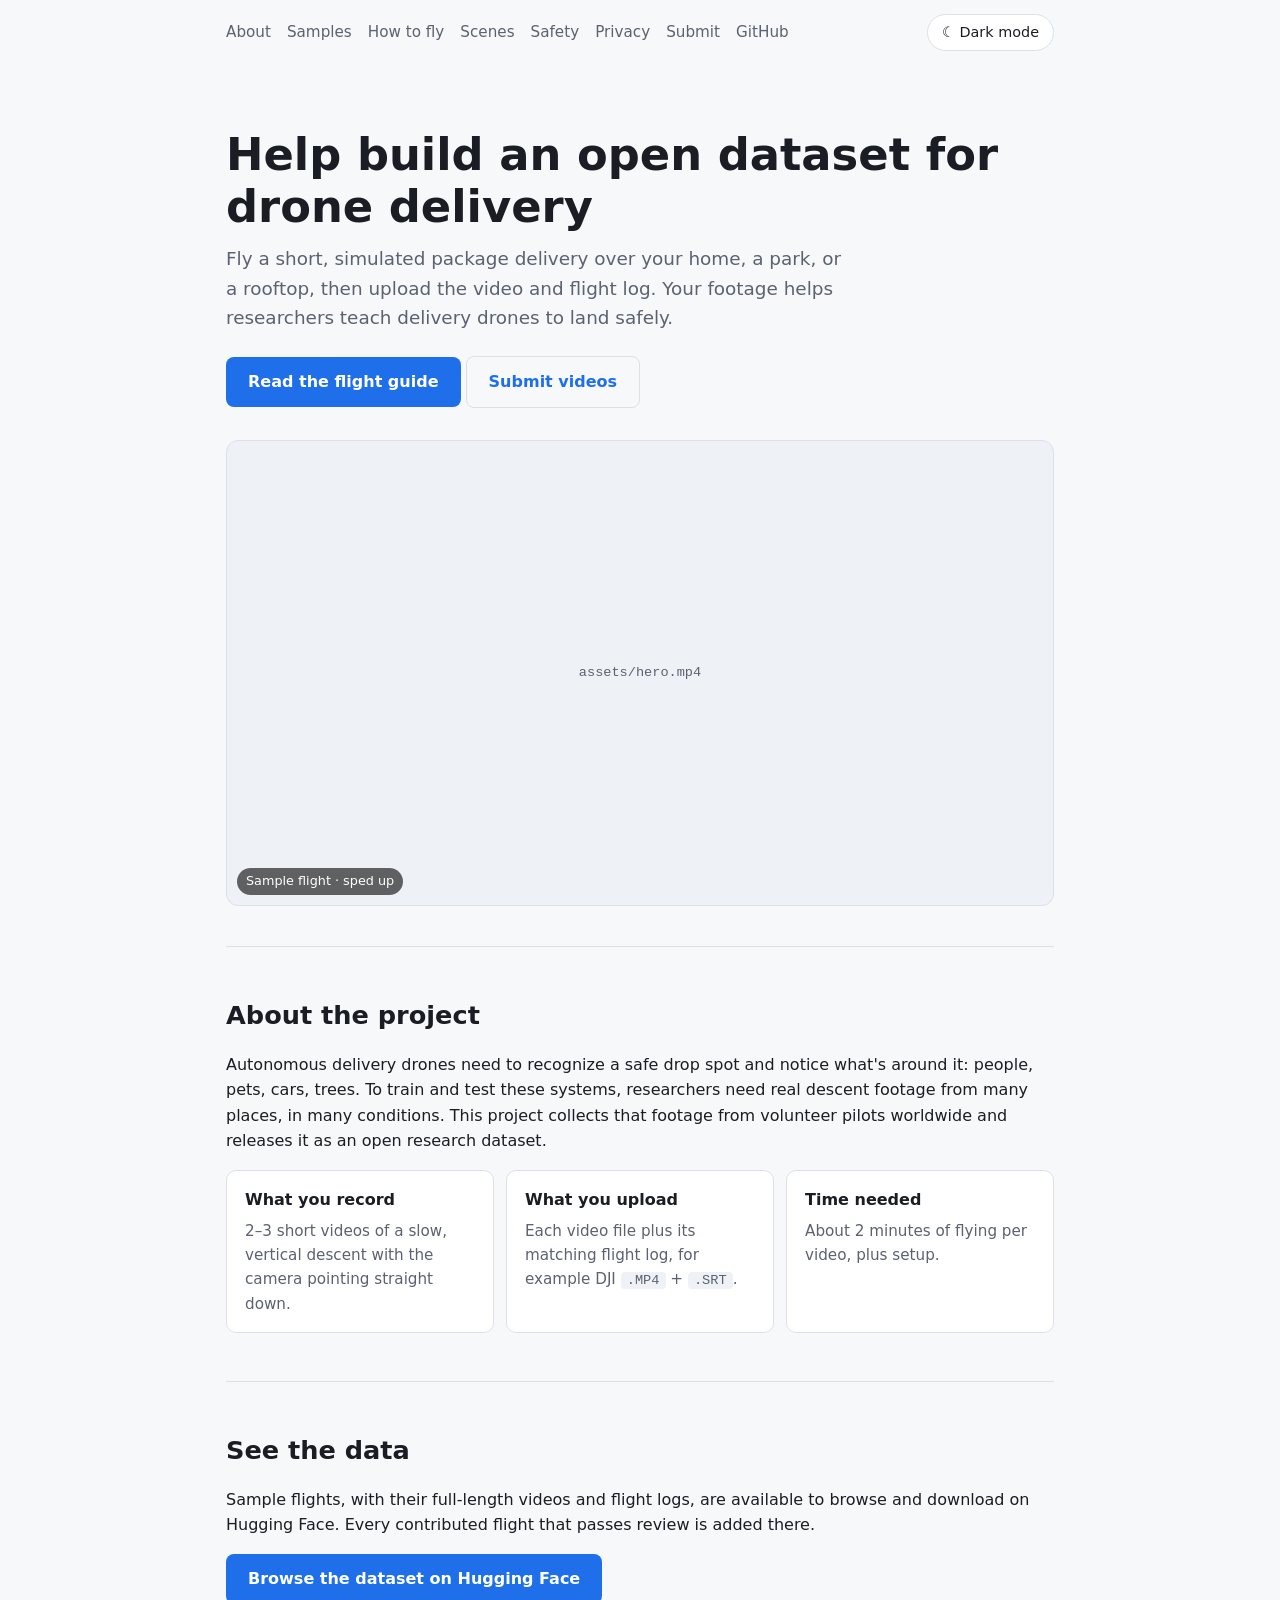
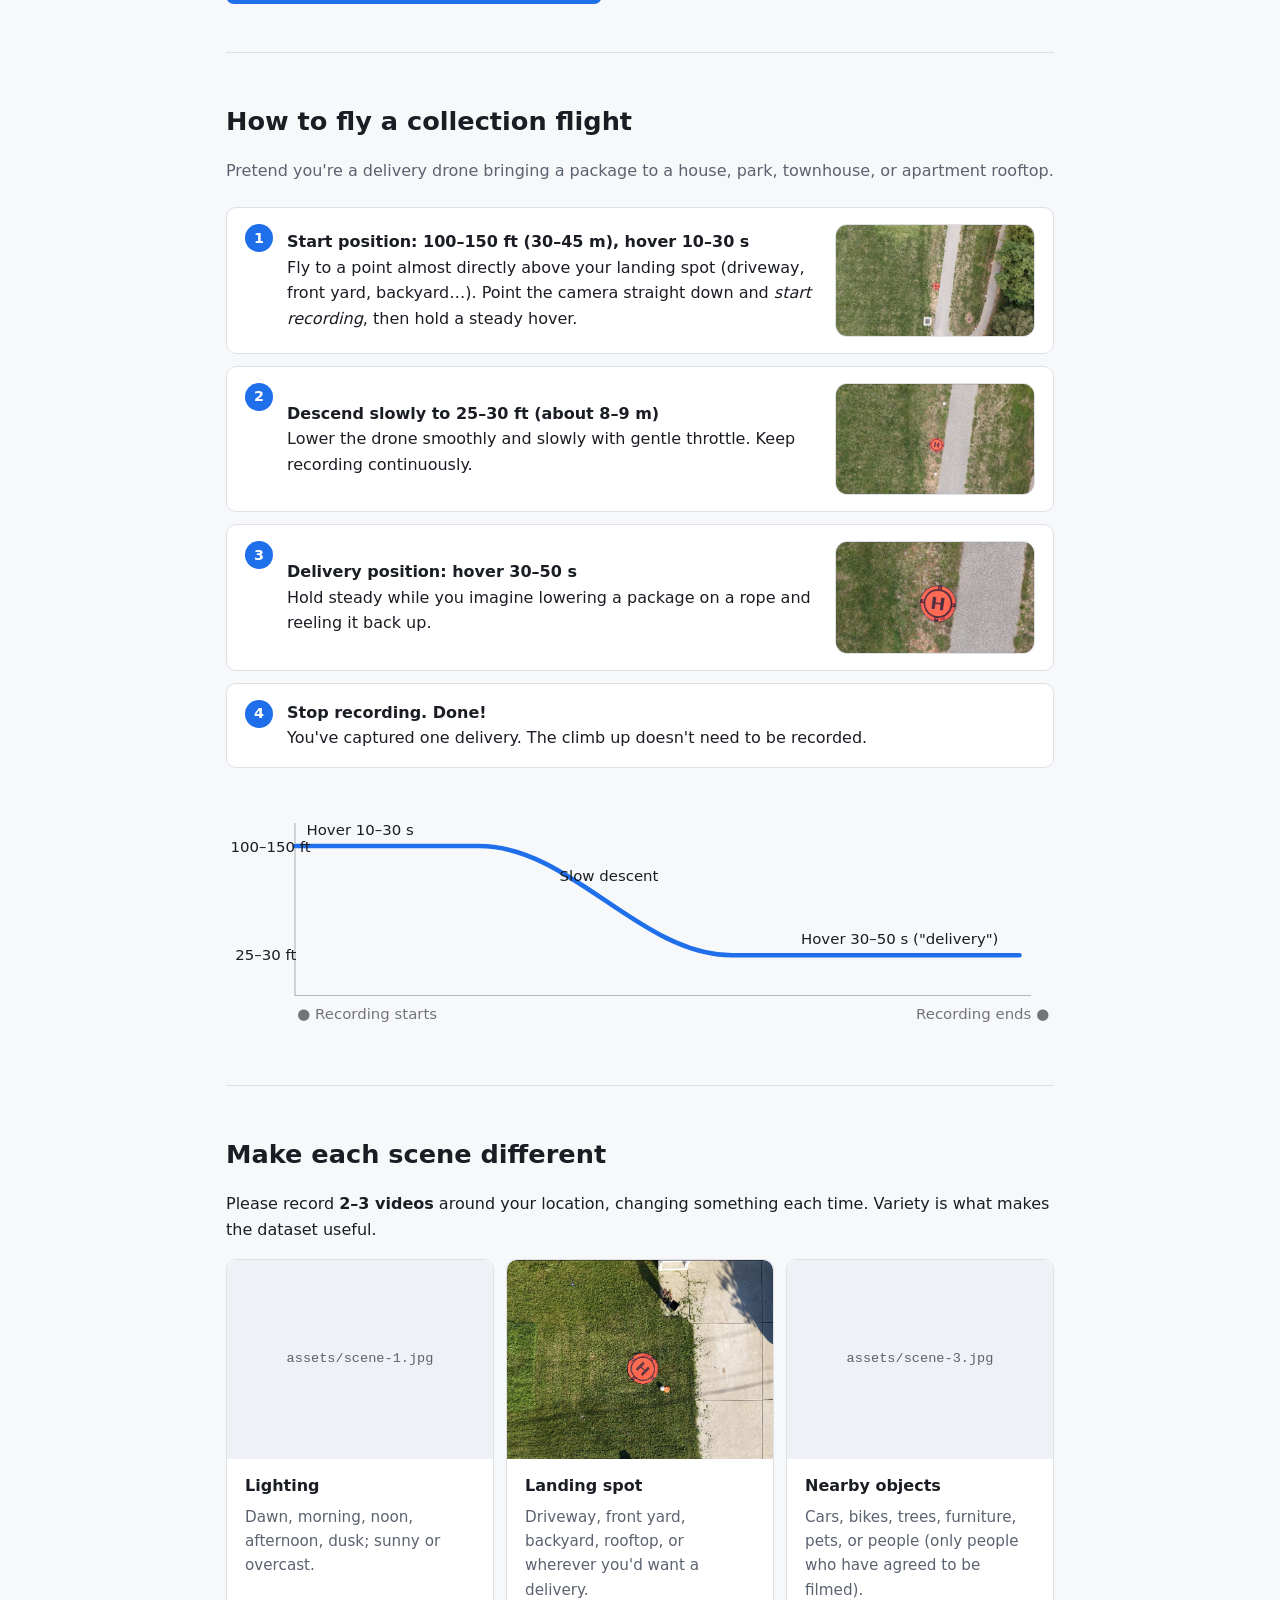
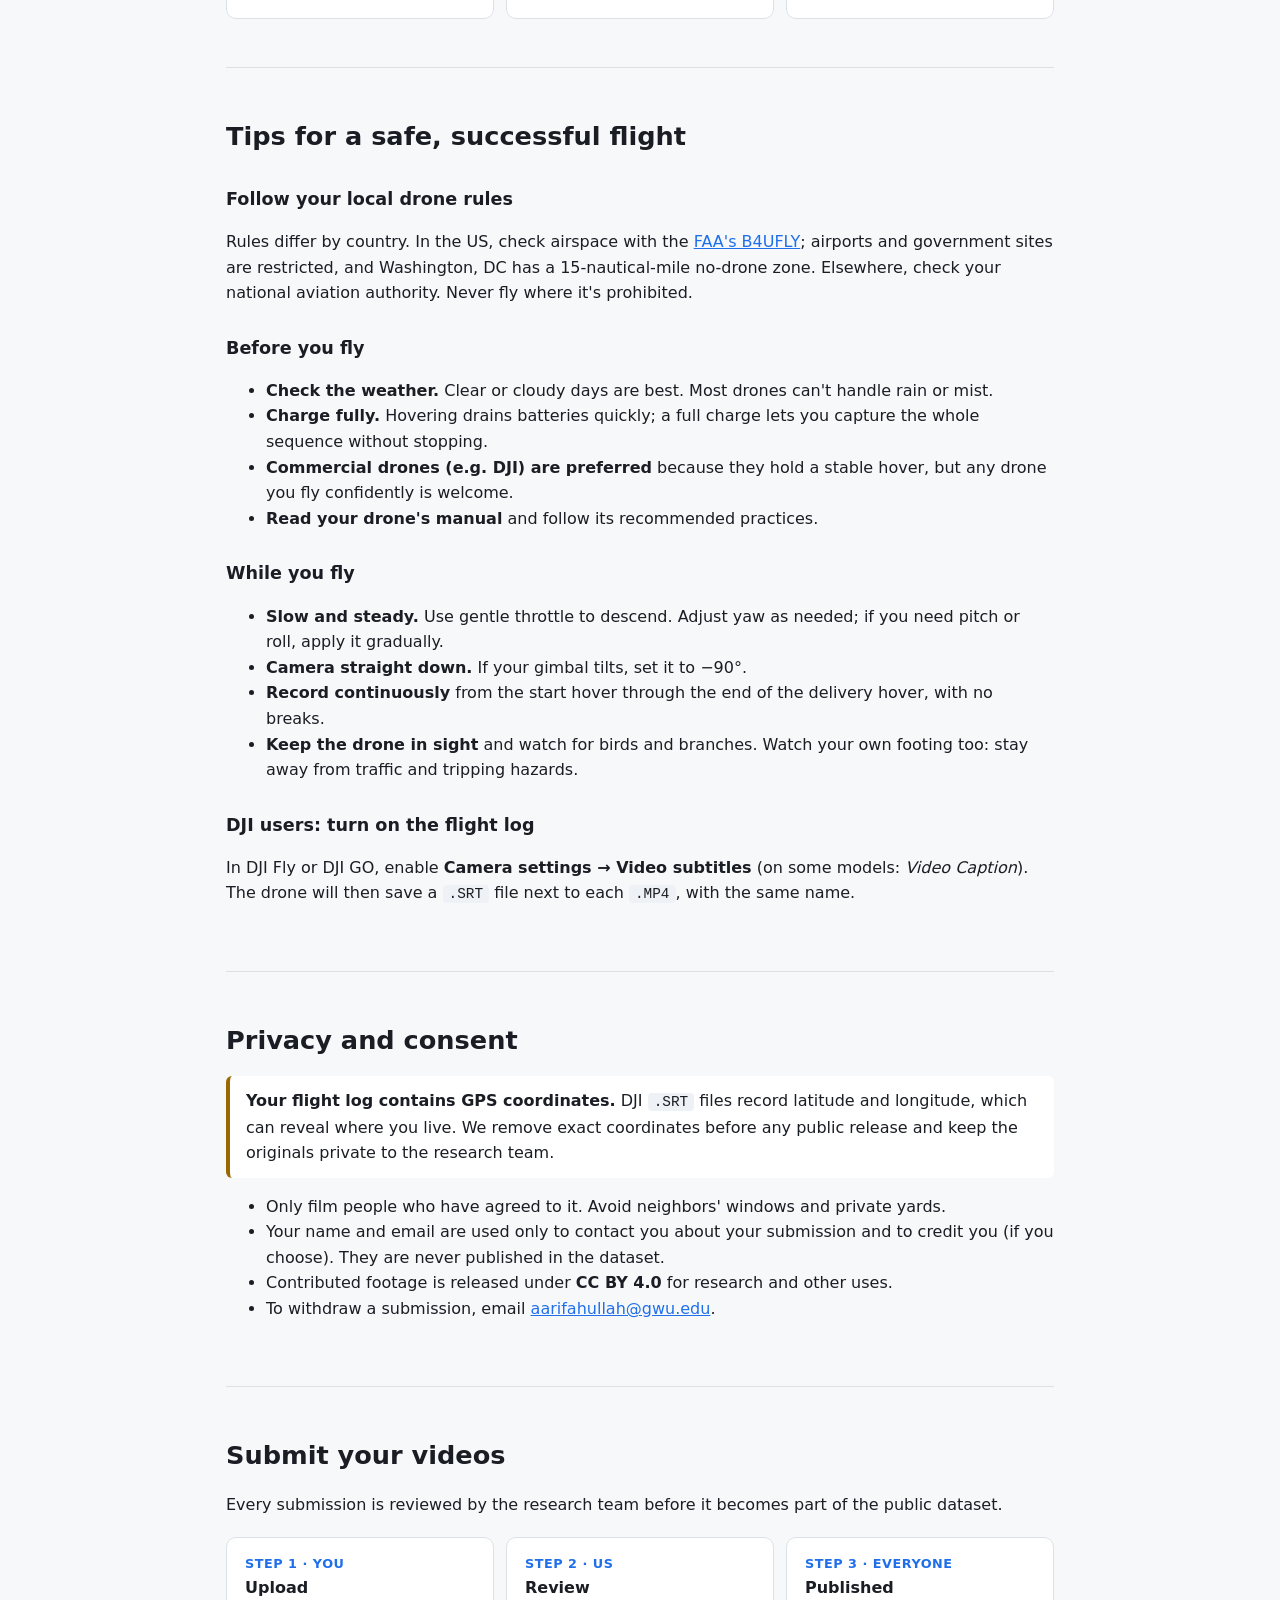
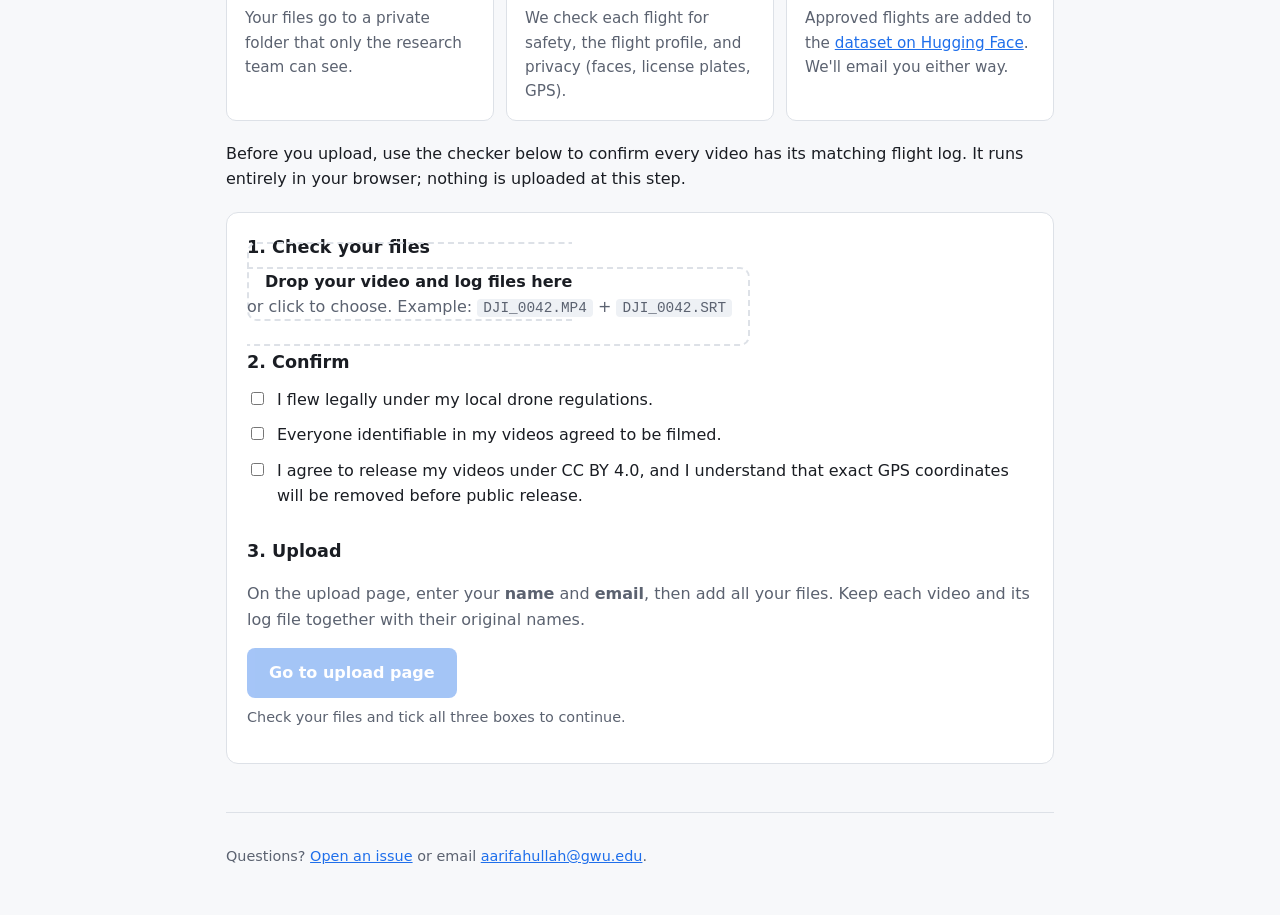
==== commit d93fb729: "contacts" ====
--- a/docs/index.html
+++ b/docs/index.html
@@ -219,7 +219,7 @@
       <li>Only film people who have agreed to it. Avoid neighbors' windows and private yards.</li>
       <li>Your name and email are used only to contact you about your submission and to credit you (if you choose). They are never published in the dataset.</li>
       <li>Contributed footage is released under <strong>CC BY 4.0</strong> <!-- EDIT: your chosen license -->for research and other uses.</li>
-      <li>To withdraw a submission, email <a href="mailto:aarifahullah@example.edu">aarifahullah@example.edu</a>.</li>
+      <li>To withdraw a submission, email <a href="mailto:aarifahullah@gwu.edu">aarifahullah@gwu.edu</a>.</li>
     </ul>
   </section>
 
@@ -255,7 +255,7 @@
   </section>
 
   <footer>
-    Questions? <a href="https://github.com/AarifahUllah/Drop-Zone-Drone-Delivery-Dataset/issues">Open an issue</a> or email <a href="mailto:aarifahullah@example.edu">aarifahullah@example.edu</a>.
+    Questions? <a href="https://github.com/AarifahUllah/Drop-Zone-Drone-Delivery-Dataset/issues">Open an issue</a> or email <a href="mailto:aarifahullah@gwu.edu">aarifahullah@gwu.edu</a>.
   </footer>
 </div>
 
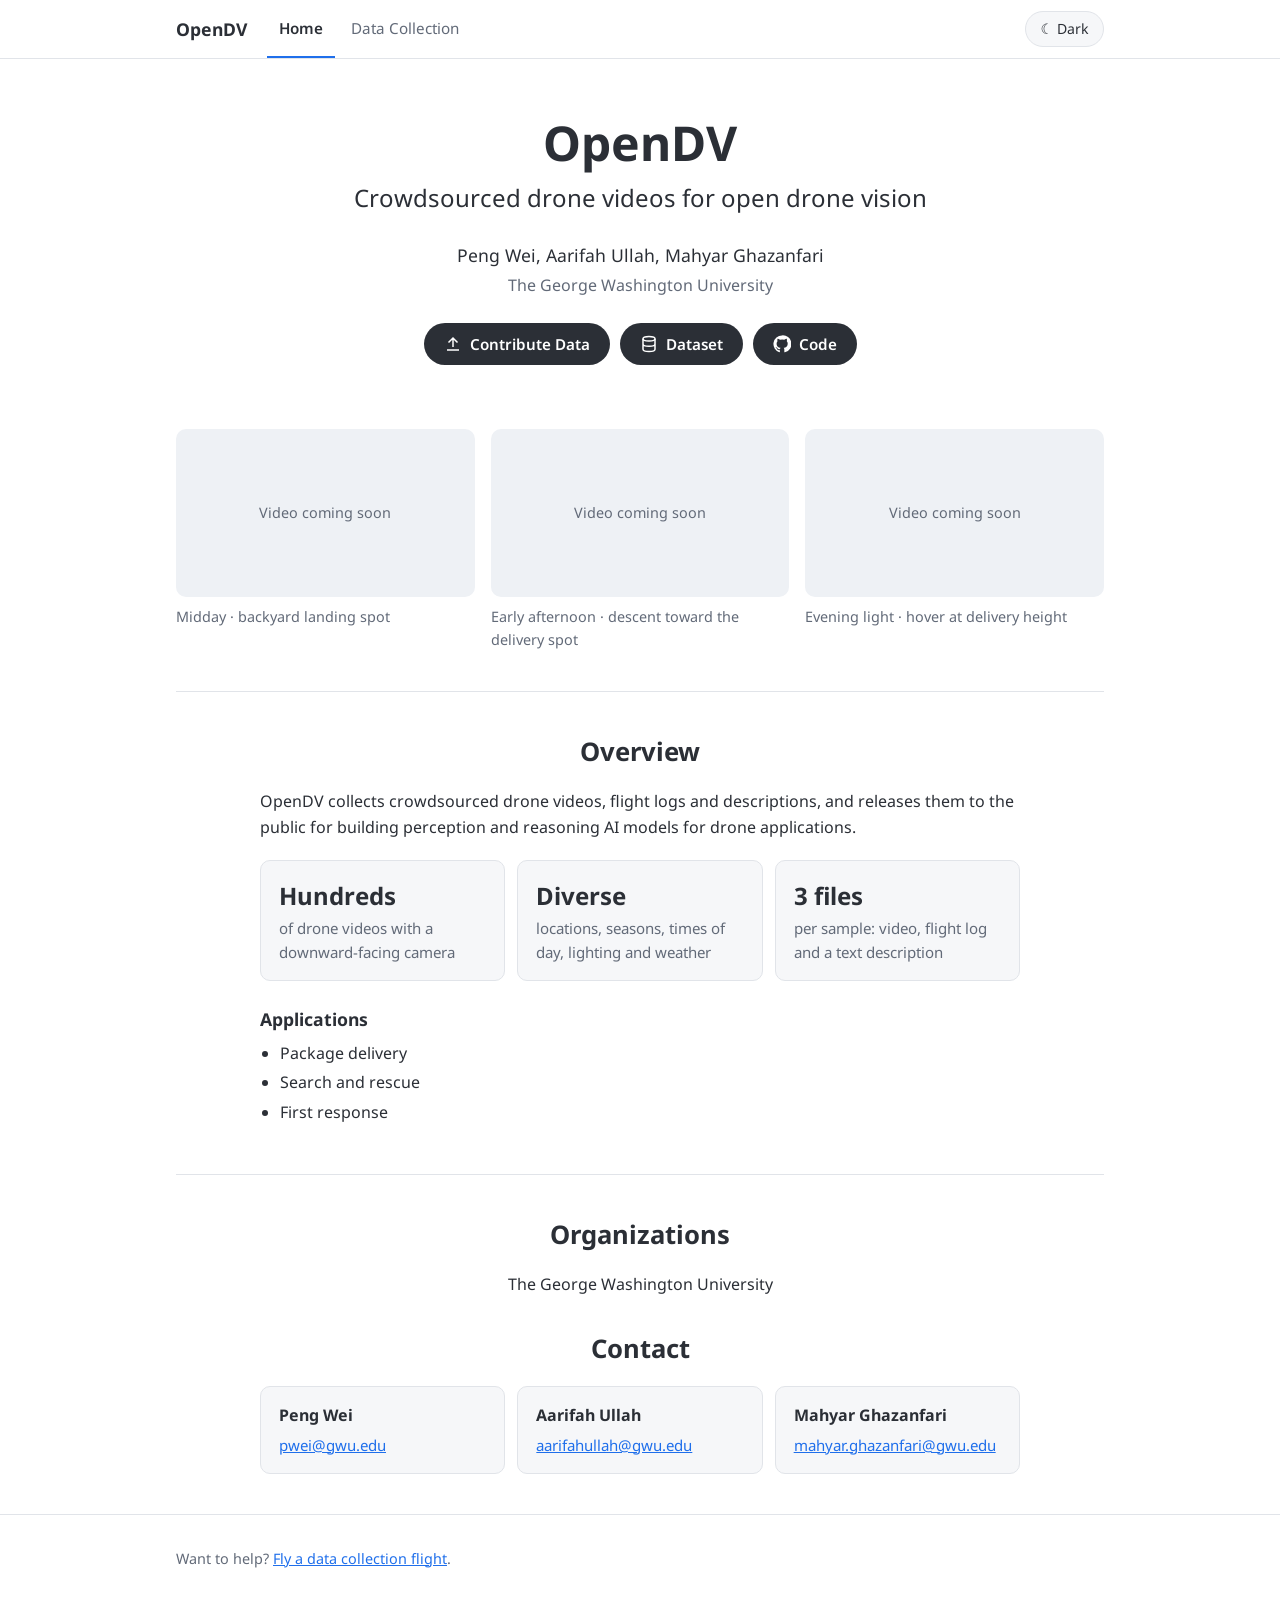
==== commit e24f674c: "Split site into OpenDV homepage and data collection page - New OpenVLA-style homepage with team, ove" ====
--- a/docs/index.html
+++ b/docs/index.html
@@ -3,344 +3,109 @@
 <head>
 <meta charset="utf-8">
 <meta name="viewport" content="width=device-width, initial-scale=1">
-<title>Drone Delivery Dataset</title>
-<meta name="description" content="An open, community-built dataset of drone delivery descent videos. Fly, record, and contribute.">
+<title>OpenDV: Crowdsourced Drone Vision</title>
+<meta name="description" content="OpenDV: an open drone vision project with crowdsourced drone videos, flight logs and descriptions.">
+<link rel="preconnect" href="https://fonts.googleapis.com">
+<link rel="preconnect" href="https://fonts.gstatic.com" crossorigin>
+<link href="https://fonts.googleapis.com/css2?family=Noto+Sans:wght@400;600;700&display=swap" rel="stylesheet">
+<link rel="stylesheet" href="style.css">
+<script>try { const t = localStorage.getItem("theme"); if (t) document.documentElement.dataset.theme = t; } catch (e) {}</script>
 <style>
-  :root {
-    --bg: #f7f8fa; --surface: #ffffff; --text: #1a1d23; --muted: #5b6270;
-    --border: #dde1e7; --accent: #1f6feb; --accent-text: #ffffff;
-    --ok: #1a7f37; --warn: #9a6700; --bad: #cf222e; --code: #eef1f5;
-  }
-  @media (prefers-color-scheme: dark) {
-    :root:not([data-theme="light"]) {
-      --bg: #0f1216; --surface: #171b21; --text: #e6e9ee; --muted: #9aa3b2;
-      --border: #2a313b; --accent: #4c8dff; --accent-text: #0b0e12;
-      --ok: #3fb950; --warn: #d29922; --bad: #f85149; --code: #212730;
-    }
-  }
-  :root[data-theme="dark"] {
-    --bg: #0f1216; --surface: #171b21; --text: #e6e9ee; --muted: #9aa3b2;
-    --border: #2a313b; --accent: #4c8dff; --accent-text: #0b0e12;
-    --ok: #3fb950; --warn: #d29922; --bad: #f85149; --code: #212730;
-  }
-  * { box-sizing: border-box; }
-  body { margin: 0; background: var(--bg); color: var(--text);
-    font: 16px/1.6 system-ui, -apple-system, "Segoe UI", Roboto, sans-serif; }
-  .wrap { max-width: 860px; margin: 0 auto; padding: 0 16px; }
-  header.hero { padding: 64px 0 40px; border-bottom: 1px solid var(--border); }
-  .hero h1 { font-size: clamp(1.9rem, 5vw, 2.8rem); line-height: 1.15; margin: 0 0 12px; }
-  .hero p { color: var(--muted); font-size: 1.15rem; margin: 0 0 24px; max-width: 620px; }
-  nav.top { display: flex; gap: 16px; flex-wrap: wrap; padding: 14px 0; font-size: .95rem; }
-  nav.top a { color: var(--muted); text-decoration: none; }
-  nav.top a:hover { color: var(--text); }
-  .btn { display: inline-block; background: var(--accent); color: var(--accent-text); border: 0;
-    padding: 12px 22px; border-radius: 8px; font-weight: 600; text-decoration: none; cursor: pointer; font-size: 1rem; }
-  .btn[aria-disabled="true"] { opacity: .4; pointer-events: none; }
-  .btn.ghost { background: transparent; color: var(--accent); border: 1px solid var(--border); }
-  section { padding: 48px 0; border-bottom: 1px solid var(--border); }
-  h2 { font-size: 1.6rem; margin: 0 0 16px; }
-  h3 { font-size: 1.1rem; margin: 28px 0 8px; }
-  a { color: var(--accent); }
-  .muted { color: var(--muted); }
-  .steps { list-style: none; padding: 0; margin: 24px 0; display: grid; gap: 12px; counter-reset: s; }
-  .steps li { background: var(--surface); border: 1px solid var(--border); border-radius: 10px;
-    padding: 16px 18px 16px 60px; position: relative; counter-increment: s; }
-  .steps li::before { content: counter(s); position: absolute; left: 18px; top: 16px; width: 28px; height: 28px;
-    border-radius: 50%; background: var(--accent); color: var(--accent-text); font-weight: 700;
-    display: grid; place-items: center; font-size: .9rem; }
-  .steps strong { display: block; }
-  .profile { width: 100%; height: auto; margin: 8px 0 0; }
-  .grid { display: grid; grid-template-columns: repeat(auto-fit, minmax(240px, 1fr)); gap: 12px; }
-  .card { background: var(--surface); border: 1px solid var(--border); border-radius: 10px; padding: 16px 18px; }
-  .card h4 { margin: 0 0 6px; font-size: 1rem; }
-  .card p { margin: 0; color: var(--muted); font-size: .95rem; }
-  code { background: var(--code); padding: 1px 6px; border-radius: 4px; font-size: .9em; }
-  .note { border-left: 4px solid var(--warn); background: var(--surface); padding: 12px 16px; border-radius: 6px; margin: 16px 0; }
-  .panel { background: var(--surface); border: 1px solid var(--border); border-radius: 12px; padding: 20px; margin-top: 20px; }
-  .drop { border: 2px dashed var(--border); border-radius: 10px; padding: 28px 16px; text-align: center; cursor: pointer; }
-  .drop.over { border-color: var(--accent); }
-  .drop input { display: none; }
-  table { width: 100%; border-collapse: collapse; margin-top: 14px; font-size: .92rem; }
-  th, td { text-align: left; padding: 8px 6px; border-bottom: 1px solid var(--border); word-break: break-all; }
-  .ok { color: var(--ok); font-weight: 600; } .bad { color: var(--bad); font-weight: 600; }
-  label.check { display: flex; gap: 10px; align-items: flex-start; margin: 10px 0; }
-  label.check input { margin-top: 5px; }
-  footer { padding: 32px 0 48px; color: var(--muted); font-size: .9rem; }
-
-  /* Theme toggle */
-  nav.top { align-items: center; }
-  .theme-toggle { margin-left: auto; background: var(--surface); color: var(--text); border: 1px solid var(--border);
-    border-radius: 999px; padding: 6px 14px; font: inherit; font-size: .9rem; cursor: pointer; }
-  .theme-toggle:hover { border-color: var(--accent); }
-  :focus-visible { outline: 3px solid var(--accent); outline-offset: 2px; }
-
-  /* Media */
-  .media { position: relative; border-radius: 12px; overflow: hidden; background: var(--code);
-    border: 1px solid var(--border); aspect-ratio: 16 / 9; }
-  .media img, .media video { width: 100%; height: 100%; object-fit: cover; display: block; }
-  .media.missing::after { content: attr(data-file); position: absolute; inset: 0; display: grid; place-items: center;
-    color: var(--muted); font-size: .85rem; font-family: ui-monospace, monospace; text-align: center; padding: 8px; }
-  .media.missing img, .media.missing video { visibility: hidden; }
-  .media .tag { position: absolute; left: 10px; bottom: 10px; background: rgba(0,0,0,.6); color: #fff;
-    font-size: .8rem; padding: 3px 9px; border-radius: 999px; }
-  .hero-media { margin: 32px 0 0; }
-  figure { margin: 0; }
-  figcaption { color: var(--muted); font-size: .88rem; margin-top: 6px; }
-  .steps li.has-img { display: grid; grid-template-columns: 1fr 200px; gap: 16px; align-items: center; }
-  @media (max-width: 620px) { .steps li.has-img { grid-template-columns: 1fr; } }
-  .scene .media { aspect-ratio: 4 / 3; border-radius: 10px 10px 0 0; border: 0; }
-  .scene { padding: 0; overflow: hidden; }
-  .scene .body { padding: 14px 18px 16px; }
-
-  /* Review pipeline */
-  .flow { display: grid; grid-template-columns: repeat(auto-fit, minmax(180px, 1fr)); gap: 12px; margin: 20px 0; }
-  .flow .card { position: relative; }
-  .flow .card .n { font-size: .8rem; color: var(--accent); font-weight: 700; letter-spacing: .04em; text-transform: uppercase; }
+  .title-block { text-align: center; padding: 56px 0 8px; }
+  .title-block h1 { font-size: clamp(2rem, 5vw, 3rem); line-height: 1.15; margin: 0 0 8px; }
+  .title-block .subtitle { font-size: clamp(1.1rem, 2.6vw, 1.5rem); font-weight: 400; margin: 0 0 24px; }
+  .authors { font-size: 1.1rem; margin: 0; }
+  .authors span + span::before { content: ", "; }
+  .affil { color: var(--muted); margin: 4px 0 0; }
+  .samples { display: grid; grid-template-columns: repeat(auto-fit, minmax(260px, 1fr)); gap: 16px; margin-top: 8px; }
+  .facts { display: grid; grid-template-columns: repeat(auto-fit, minmax(200px, 1fr)); gap: 12px; margin-top: 20px; }
+  .facts .card .big { font-size: 1.5rem; font-weight: 700; display: block; color: var(--text); }
+  .overview { max-width: 760px; margin: 0 auto; }
+  .people { display: grid; grid-template-columns: repeat(auto-fit, minmax(220px, 1fr)); gap: 12px; }
 </style>
-<script>
-  // Apply saved theme before paint to avoid a flash.
-  try { const t = localStorage.getItem("theme"); if (t) document.documentElement.dataset.theme = t; } catch (e) {}
-</script>
 </head>
 <body>
-<div class="wrap">
-  <nav class="top" aria-label="Sections">
-    <a href="#about">About</a><a href="#samples">Samples</a><a href="#fly">How to fly</a><a href="#diversity">Scenes</a>
-    <a href="#safety">Safety</a><a href="#privacy">Privacy</a><a href="#submit">Submit</a>
-    <a href="https://github.com/AarifahUllah/Drop-Zone-Drone-Delivery-Dataset">GitHub</a>
-    <button class="theme-toggle" id="theme-toggle" type="button" aria-label="Switch color theme">◐ Theme</button>
-  </nav>
+<header class="topbar">
+  <div class="wrap">
+    <a class="brand" href="index.html">OpenDV</a>
+    <a class="tab" href="index.html" aria-current="page">Home</a>
+    <a class="tab" href="collect.html">Data Collection</a>
+    <button class="theme-toggle" id="theme-toggle" type="button">◐ Theme</button>
+  </div>
+</header>
 
-  <header class="hero">
-    <h1>Help build an open dataset for drone delivery</h1>
-    <p>Fly a short, simulated package delivery over your home, a park, or a rooftop, then upload the video and flight log. Your footage helps researchers teach delivery drones to land safely.</p>
-    <a class="btn" href="#fly">Read the flight guide</a>
-    <a class="btn ghost" href="#submit">Submit videos</a>
-    <figure class="hero-media">
-      <div class="media" data-file="assets/hero.mp4">
-        <video autoplay muted loop playsinline preload="metadata" poster="assets/hero-poster.jpg"
-               aria-label="Sample flight: the drone descends slowly toward a backyard landing spot, camera pointing straight down">
-          <source src="assets/hero.mp4" type="video/mp4">
-        </video>
-        <span class="tag">Sample flight · sped up</span>
-      </div>
-    </figure>
-  </header>
+<main class="wrap">
+  <div class="title-block">
+    <h1>OpenDV</h1>
+    <p class="subtitle">Crowdsourced drone videos for open drone vision</p>
+    <p class="authors"><span>Peng Wei</span><span>Aarifah Ullah</span><span>Mahyar Ghazanfari</span></p>
+    <p class="affil">The George Washington University</p>
+    <div class="pills">
+      <a class="pill" href="collect.html">
+        <svg viewBox="0 0 24 24" fill="none" stroke="currentColor" stroke-width="2" aria-hidden="true"><path d="M12 16V4M6 10l6-6 6 6M4 20h16"/></svg>
+        <span class="label">Contribute Data</span></a>
+      <a class="pill" data-link="dataset" href="#">
+        <svg viewBox="0 0 24 24" fill="none" stroke="currentColor" stroke-width="2" aria-hidden="true"><ellipse cx="12" cy="5" rx="8" ry="3"/><path d="M4 5v14c0 1.7 3.6 3 8 3s8-1.3 8-3V5M4 12c0 1.7 3.6 3 8 3s8-1.3 8-3"/></svg>
+        <span class="label">Dataset</span></a>
+      <a class="pill" data-link="github" href="#">
+        <svg viewBox="0 0 24 24" fill="currentColor" aria-hidden="true"><path d="M12 .5a11.5 11.5 0 0 0-3.6 22.4c.6.1.8-.3.8-.6v-2c-3.2.7-3.9-1.5-3.9-1.5-.5-1.3-1.3-1.7-1.3-1.7-1-.7.1-.7.1-.7 1.2.1 1.8 1.2 1.8 1.2 1 1.8 2.8 1.3 3.5 1 .1-.8.4-1.3.7-1.6-2.6-.3-5.3-1.3-5.3-5.7 0-1.3.5-2.3 1.2-3.1-.1-.3-.5-1.5.1-3.1 0 0 1-.3 3.2 1.2a11 11 0 0 1 5.8 0c2.2-1.5 3.2-1.2 3.2-1.2.6 1.6.2 2.8.1 3.1.8.8 1.2 1.9 1.2 3.1 0 4.4-2.7 5.4-5.3 5.7.4.4.8 1.1.8 2.2v3.3c0 .3.2.7.8.6A11.5 11.5 0 0 0 12 .5z"/></svg>
+        <span class="label">Code</span></a>
+    </div>
+  </div>
 
-  <section id="about">
-    <h2>About the project</h2>
-    <p>Autonomous delivery drones need to recognize a safe drop spot and notice what's around it: people, pets, cars, trees. To train and test these systems, researchers need real descent footage from many places, in many conditions. This project collects that footage from volunteer pilots worldwide and releases it as an open research dataset.</p>
-    <div class="grid">
-      <div class="card"><h4>What you record</h4><p>2–3 short videos of a slow, vertical descent with the camera pointing straight down.</p></div>
-      <div class="card"><h4>What you upload</h4><p>Each video file plus its matching flight log, for example DJI <code>.MP4</code> + <code>.SRT</code>.</p></div>
-      <div class="card"><h4>Time needed</h4><p>About 2 minutes of flying per video, plus setup.</p></div>
+  <section id="samples" aria-label="Sample videos">
+    <!-- Sample clips: 7–10 s, 720p, no audio, under 3 MB each. See assets/README.md. -->
+    <div class="samples">
+      <figure>
+        <div class="media" data-soon><video autoplay muted loop playsinline preload="metadata"><source src="assets/sample-1.mp4" type="video/mp4"></video></div>
+        <figcaption><!-- EDIT: one-line description -->Midday · backyard landing spot</figcaption>
+      </figure>
+      <figure>
+        <div class="media" data-soon><video autoplay muted loop playsinline preload="metadata"><source src="assets/sample-2.mp4" type="video/mp4"></video></div>
+        <figcaption><!-- EDIT -->Early afternoon · descent toward the delivery spot</figcaption>
+      </figure>
+      <figure>
+        <div class="media" data-soon><video autoplay muted loop playsinline preload="metadata"><source src="assets/sample-3.mp4" type="video/mp4"></video></div>
+        <figcaption><!-- EDIT -->Evening light · hover at delivery height</figcaption>
+      </figure>
     </div>
   </section>
 
-  <section id="samples">
-    <h2>See the data</h2>
-    <p>Sample flights, with their full-length videos and flight logs, are available to browse and download on Hugging Face. Every contributed flight that passes review is added there.</p>
-    <a class="btn" href="https://huggingface.co/datasets/AarifahUllah/drone-delivery-dataset">Browse the dataset on Hugging Face</a>
-  </section>
-
-  <section id="fly">
-    <h2>How to fly a collection flight</h2>
-    <p class="muted">Pretend you're a delivery drone bringing a package to a house, park, townhouse, or apartment rooftop.</p>
-    <ol class="steps">
-      <li class="has-img"><div><strong>Start position: 100–150 ft (30–45 m), hover 10–30 s</strong>
-        Fly to a point almost directly above your landing spot (driveway, front yard, backyard…). Point the camera straight down and <em>start recording</em>, then hold a steady hover.</div>
-        <div class="media" data-file="assets/step-1.jpg"><img src="assets/step-1.jpg" alt="Top-down view from about 30 meters: the landing spot is small in the frame" loading="lazy"></div></li>
-      <li class="has-img"><div><strong>Descend slowly to 25–30 ft (about 8–9 m)</strong>
-        Lower the drone smoothly and slowly with gentle throttle. Keep recording continuously.</div>
-        <div class="media" data-file="assets/step-2.jpg"><img src="assets/step-2.jpg" alt="Mid-descent: the landing spot grows larger in the frame" loading="lazy"></div></li>
-      <li class="has-img"><div><strong>Delivery position: hover 30–50 s</strong>
-        Hold steady while you imagine lowering a package on a rope and reeling it back up.</div>
-        <div class="media" data-file="assets/step-3.jpg"><img src="assets/step-3.jpg" alt="Close top-down view at delivery height: the landing spot fills much of the frame" loading="lazy"></div></li>
-      <li><strong>Stop recording. Done!</strong>
-        You've captured one delivery. The climb up doesn't need to be recorded.</li>
-    </ol>
-    <svg class="profile" viewBox="0 0 720 200" role="img" aria-label="Flight profile: hover at 100 to 150 feet for 10 to 30 seconds, descend slowly, hover at 25 to 30 feet for 30 to 50 seconds">
-      <line x1="60" y1="170" x2="700" y2="170" stroke="currentColor" stroke-opacity=".3"/>
-      <line x1="60" y1="20" x2="60" y2="170" stroke="currentColor" stroke-opacity=".3"/>
-      <path d="M60 40 H220 C300 40 360 135 440 135 H690" fill="none" stroke="var(--accent)" stroke-width="4" stroke-linecap="round"/>
-      <g fill="currentColor" font-size="13" font-family="system-ui, sans-serif">
-        <text x="70" y="30">Hover 10–30 s</text>
-        <text x="290" y="70">Slow descent</text>
-        <text x="500" y="125">Hover 30–50 s ("delivery")</text>
-        <text x="4" y="45">100–150 ft</text>
-        <text x="8" y="139">25–30 ft</text>
-        <text x="62" y="190" fill-opacity=".6">● Recording starts</text>
-        <text x="600" y="190" fill-opacity=".6">Recording ends ●</text>
-      </g>
-    </svg>
-  </section>
-
-  <section id="diversity">
-    <h2>Make each scene different</h2>
-    <p>Please record <strong>2–3 videos</strong> around your location, changing something each time. Variety is what makes the dataset useful.</p>
-    <div class="grid">
-      <div class="card scene"><div class="media" data-file="assets/scene-1.jpg"><img src="assets/scene-1.jpg" alt="Sample scene in midday light" loading="lazy"></div>
-        <div class="body"><h4>Lighting</h4><p>Dawn, morning, noon, afternoon, dusk; sunny or overcast.</p></div></div>
-      <div class="card scene"><div class="media" data-file="assets/scene-2.jpg"><img src="assets/scene-2.jpg" alt="Sample scene with a different landing spot" loading="lazy"></div>
-        <div class="body"><h4>Landing spot</h4><p>Driveway, front yard, backyard, rooftop, or wherever you'd want a delivery.</p></div></div>
-      <div class="card scene"><div class="media" data-file="assets/scene-3.jpg"><img src="assets/scene-3.jpg" alt="Sample scene in evening light with objects near the landing spot" loading="lazy"></div>
-        <div class="body"><h4>Nearby objects</h4><p>Cars, bikes, trees, furniture, pets, or people (only people who have agreed to be filmed).</p></div></div>
+  <section id="overview">
+    <div class="overview">
+      <h2 class="center">Overview</h2>
+      <p>OpenDV collects crowdsourced drone videos, flight logs and descriptions, and releases them to the public for building perception and reasoning AI models for drone applications.</p>
+      <div class="facts">
+        <div class="card"><span class="big">Hundreds</span><p>of drone videos with a downward-facing camera</p></div>
+        <div class="card"><span class="big">Diverse</span><p>locations, seasons, times of day, lighting and weather</p></div>
+        <div class="card"><span class="big">3 files</span><p>per sample: video, flight log and a text description</p></div>
+      </div>
+      <h3>Applications</h3>
+      <ul class="tight">
+        <li>Package delivery</li>
+        <li>Search and rescue</li>
+        <li>First response</li>
+      </ul>
     </div>
   </section>
 
-  <section id="safety">
-    <h2>Tips for a safe, successful flight</h2>
-    <h3>Follow your local drone rules</h3>
-    <p>Rules differ by country. In the US, check airspace with the <a href="https://www.faa.gov/uas/getting_started/b4ufly">FAA's B4UFLY</a>; airports and government sites are restricted, and Washington, DC has a 15-nautical-mile no-drone zone. Elsewhere, check your national aviation authority. Never fly where it's prohibited.</p>
-    <h3>Before you fly</h3>
-    <ul>
-      <li><strong>Check the weather.</strong> Clear or cloudy days are best. Most drones can't handle rain or mist.</li>
-      <li><strong>Charge fully.</strong> Hovering drains batteries quickly; a full charge lets you capture the whole sequence without stopping.</li>
-      <li><strong>Commercial drones (e.g. DJI) are preferred</strong> because they hold a stable hover, but any drone you fly confidently is welcome.</li>
-      <li><strong>Read your drone's manual</strong> and follow its recommended practices.</li>
-    </ul>
-    <h3>While you fly</h3>
-    <ul>
-      <li><strong>Slow and steady.</strong> Use gentle throttle to descend. Adjust yaw as needed; if you need pitch or roll, apply it gradually.</li>
-      <li><strong>Camera straight down.</strong> If your gimbal tilts, set it to −90°.</li>
-      <li><strong>Record continuously</strong> from the start hover through the end of the delivery hover, with no breaks.</li>
-      <li><strong>Keep the drone in sight</strong> and watch for birds and branches. Watch your own footing too: stay away from traffic and tripping hazards.</li>
-    </ul>
-    <h3>DJI users: turn on the flight log</h3>
-    <p>In DJI Fly or DJI GO, enable <strong>Camera settings → Video subtitles</strong> (on some models: <em>Video Caption</em>). The drone will then save a <code>.SRT</code> file next to each <code>.MP4</code>, with the same name.</p>
-  </section>
-
-  <section id="privacy">
-    <h2>Privacy and consent</h2>
-    <div class="note">
-      <strong>Your flight log contains GPS coordinates.</strong> DJI <code>.SRT</code> files record latitude and longitude, which can reveal where you live. <!-- EDIT: describe exactly what you do, e.g. "We remove or offset GPS coordinates before public release." -->We remove exact coordinates before any public release and keep the originals private to the research team.
-    </div>
-    <ul>
-      <li>Only film people who have agreed to it. Avoid neighbors' windows and private yards.</li>
-      <li>Your name and email are used only to contact you about your submission and to credit you (if you choose). They are never published in the dataset.</li>
-      <li>Contributed footage is released under <strong>CC BY 4.0</strong> <!-- EDIT: your chosen license -->for research and other uses.</li>
-      <li>To withdraw a submission, email <a href="mailto:aarifahullah@gwu.edu">aarifahullah@gwu.edu</a>.</li>
-    </ul>
-  </section>
-
-  <section id="submit">
-    <h2>Submit your videos</h2>
-    <p>Every submission is reviewed by the research team before it becomes part of the public dataset.</p>
-    <div class="flow">
-      <div class="card"><div class="n">Step 1 · You</div><h4>Upload</h4><p>Your files go to a private folder that only the research team can see.</p></div>
-      <div class="card"><div class="n">Step 2 · Us</div><h4>Review</h4><p>We check each flight for safety, the flight profile, and privacy (faces, license plates, GPS).</p></div>
-      <div class="card"><div class="n">Step 3 · Everyone</div><h4>Published</h4><p>Approved flights are added to the <a href="https://huggingface.co/datasets/AarifahUllah/drone-delivery-dataset">dataset on Hugging Face</a>. We'll email you either way.</p></div>
-    </div>
-    <p>Before you upload, use the checker below to confirm every video has its matching flight log. It runs entirely in your browser; nothing is uploaded at this step.</p>
-
-    <div class="panel">
-      <h3 style="margin-top:0">1. Check your files</h3>
-      <label class="drop" id="drop">
-        <input type="file" id="files" multiple accept=".mp4,.MP4,.mov,.MOV,.srt,.SRT">
-        <strong>Drop your video and log files here</strong><br>
-        <span class="muted">or click to choose. Example: <code>DJI_0042.MP4</code> + <code>DJI_0042.SRT</code></span>
-      </label>
-      <div id="result" aria-live="polite"></div>
-
-      <h3>2. Confirm</h3>
-      <label class="check"><input type="checkbox" class="agree"> I flew legally under my local drone regulations.</label>
-      <label class="check"><input type="checkbox" class="agree"> Everyone identifiable in my videos agreed to be filmed.</label>
-      <label class="check"><input type="checkbox" class="agree"> I agree to release my videos under CC BY 4.0, and I understand that exact GPS coordinates will be removed before public release.</label>
-
-      <h3>3. Upload</h3>
-      <p class="muted">On the upload page, enter your <strong>name</strong> and <strong>email</strong>, then add all your files. Keep each video and its log file together with their original names.</p>
-      <a class="btn" id="upload" href="#" target="_blank" rel="noopener" aria-disabled="true">Go to upload page</a>
-      <p class="muted" id="hint" style="font-size:.9rem;margin-top:8px">Check your files and tick all three boxes to continue.</p>
+  <section id="team">
+    <div class="overview">
+      <h2 class="center">Organizations</h2>
+      <p class="center">The George Washington University</p>
+      <h2 class="center" style="margin-top:32px">Contact</h2>
+      <div class="people">
+        <div class="card"><h4>Peng Wei</h4><p><a href="mailto:pwei@gwu.edu">pwei@gwu.edu</a></p></div>
+        <div class="card"><h4>Aarifah Ullah</h4><p><a href="mailto:aarifahullah@gwu.edu">aarifahullah@gwu.edu</a></p></div>
+        <div class="card"><h4>Mahyar Ghazanfari</h4><p><a href="mailto:mahyar.ghazanfari@gwu.edu">mahyar.ghazanfari@gwu.edu</a></p></div>
+      </div>
     </div>
   </section>
+</main>
 
-  <footer>
-    Questions? <a href="https://github.com/AarifahUllah/Drop-Zone-Drone-Delivery-Dataset/issues">Open an issue</a> or email <a href="mailto:aarifahullah@gwu.edu">aarifahullah@gwu.edu</a>.
-  </footer>
-</div>
-
-<script>
-  // EDIT: paste your Dropbox File Request (or other upload) link here.
-  const UPLOAD_URL = "https://www.dropbox.com/request/YOUR-REQUEST-ID";
-
-  const VIDEO = /\.(mp4|mov)$/i, LOG = /\.srt$/i;
-  const input = document.getElementById("files"), drop = document.getElementById("drop");
-  const result = document.getElementById("result"), btn = document.getElementById("upload");
-  const hint = document.getElementById("hint"), boxes = [...document.querySelectorAll(".agree")];
-  let filesOk = false;
-
-  const stem = n => n.replace(/\.[^.]+$/, "").toLowerCase();
-  const esc = s => s.replace(/[&<>"]/g, c => ({ "&": "&amp;", "<": "&lt;", ">": "&gt;", '"': "&quot;" }[c]));
-  const mb = b => (b / 1048576).toFixed(0) + " MB";
-
-  function check(list) {
-    const files = [...list];
-    const videos = files.filter(f => VIDEO.test(f.name));
-    const logs = new Map(files.filter(f => LOG.test(f.name)).map(f => [stem(f.name), f]));
-    const other = files.filter(f => !VIDEO.test(f.name) && !LOG.test(f.name));
-    const used = new Set();
-    let rows = "", problems = 0;
-
-    for (const v of videos) {
-      const log = logs.get(stem(v.name));
-      if (log) used.add(stem(v.name)); else problems++;
-      rows += `<tr><td>${esc(v.name)} <span class="muted">(${mb(v.size)})</span></td><td>${log ? esc(log.name) : "—"}</td>
-        <td class="${log ? "ok" : "bad"}">${log ? "✓ Paired" : "✗ Missing log"}</td></tr>`;
-    }
-    for (const [k, l] of logs) if (!used.has(k)) {
-      problems++;
-      rows += `<tr><td>—</td><td>${esc(l.name)}</td><td class="bad">✗ No matching video</td></tr>`;
-    }
-
-    let msg;
-    if (!videos.length) { msg = `<p class="bad">No video files found. Add your .MP4 files and their .SRT logs.</p>`; problems++; }
-    else if (problems) msg = `<p class="bad">${problems} file(s) need attention. Each video needs a log file with the same name.</p>`;
-    else msg = `<p class="ok">All ${videos.length} video(s) are paired with their logs.${videos.length < 2 ? " <span class='muted'>(We ask for 2–3 videos, but one is still welcome!)</span>" : ""}</p>`;
-    if (other.length) msg += `<p class="muted">Ignored: ${other.map(f => esc(f.name)).join(", ")}</p>`;
-
-    result.innerHTML = msg + (rows ? `<table><thead><tr><th>Video</th><th>Flight log</th><th>Status</th></tr></thead><tbody>${rows}</tbody></table>` : "");
-    filesOk = problems === 0;
-    update();
-  }
-
-  function update() {
-    const ready = filesOk && boxes.every(b => b.checked);
-    btn.setAttribute("aria-disabled", String(!ready));
-    btn.href = ready ? UPLOAD_URL : "#";
-    hint.textContent = ready ? "Opens in a new tab." : "Check your files and tick all three boxes to continue.";
-  }
-
-  input.addEventListener("change", () => check(input.files));
-  boxes.forEach(b => b.addEventListener("change", update));
-  ["dragenter", "dragover"].forEach(e => drop.addEventListener(e, ev => { ev.preventDefault(); drop.classList.add("over"); }));
-  ["dragleave", "drop"].forEach(e => drop.addEventListener(e, ev => { ev.preventDefault(); drop.classList.remove("over"); }));
-  drop.addEventListener("drop", ev => check(ev.dataTransfer.files));
-
-  // Light/dark toggle. Starts from the system setting; the choice is remembered.
-  const root = document.documentElement, toggle = document.getElementById("theme-toggle");
-  const current = () => root.dataset.theme || (matchMedia("(prefers-color-scheme: dark)").matches ? "dark" : "light");
-  const label = () => {
-    const next = current() === "dark" ? "light" : "dark";
-    toggle.textContent = next === "dark" ? "☾ Dark mode" : "☀ Light mode";
-    toggle.setAttribute("aria-label", `Switch to ${next} mode`);
-  };
-  toggle.addEventListener("click", () => {
-    root.dataset.theme = current() === "dark" ? "light" : "dark";
-    try { localStorage.setItem("theme", root.dataset.theme); } catch (e) {}
-    label();
-  });
-  matchMedia("(prefers-color-scheme: dark)").addEventListener("change", label);
-  label();
-
-  // Show a labeled placeholder wherever an image or clip hasn't been added yet.
-  document.querySelectorAll(".media").forEach(box => {
-    const el = box.querySelector("img, video source");
-    const miss = () => box.classList.add("missing");
-    if (!el) return;
-    el.addEventListener("error", miss);
-    if (el.tagName === "IMG" && el.complete && !el.naturalWidth) miss();
-    if (el.tagName === "SOURCE" && box.querySelector("video").networkState === 3) miss();
-  });
-</script>
+<footer>
+  <div class="wrap">Want to help? <a href="collect.html">Fly a data collection flight</a>.</div>
+</footer>
+<script src="site.js"></script>
 </body>
 </html>
--- a/docs/style.css
+++ b/docs/style.css
@@ -0,0 +1,71 @@
+/* Shared styles for the OpenDV site (home + data collection). */
+:root {
+  --bg: #ffffff; --surface: #f6f7f9; --text: #2b2f36; --muted: #626a78;
+  --border: #e1e4e9; --accent: #1f6feb; --pill: #2b2f36; --pill-text: #ffffff;
+  --ok: #1a7f37; --warn: #9a6700; --bad: #cf222e; --code: #eef1f5;
+}
+@media (prefers-color-scheme: dark) {
+  :root:not([data-theme="light"]) {
+    --bg: #0f1216; --surface: #171b21; --text: #e6e9ee; --muted: #9aa3b2;
+    --border: #2a313b; --accent: #4c8dff; --pill: #e6e9ee; --pill-text: #0f1216;
+    --ok: #3fb950; --warn: #d29922; --bad: #f85149; --code: #212730;
+  }
+}
+:root[data-theme="dark"] {
+  --bg: #0f1216; --surface: #171b21; --text: #e6e9ee; --muted: #9aa3b2;
+  --border: #2a313b; --accent: #4c8dff; --pill: #e6e9ee; --pill-text: #0f1216;
+  --ok: #3fb950; --warn: #d29922; --bad: #f85149; --code: #212730;
+}
+
+* { box-sizing: border-box; }
+body { margin: 0; background: var(--bg); color: var(--text);
+  font: 16px/1.6 "Noto Sans", system-ui, -apple-system, "Segoe UI", Roboto, sans-serif; }
+a { color: var(--accent); }
+.wrap { max-width: 960px; margin: 0 auto; padding: 0 16px; }
+.wrap.narrow { max-width: 860px; }
+.muted { color: var(--muted); }
+code { background: var(--code); padding: 1px 6px; border-radius: 4px; font-size: .9em; }
+:focus-visible { outline: 3px solid var(--accent); outline-offset: 2px; }
+
+/* Top bar with tabs */
+.topbar { border-bottom: 1px solid var(--border); position: sticky; top: 0; background: var(--bg); z-index: 10; }
+.topbar .wrap { display: flex; align-items: center; gap: 4px; min-height: 56px; flex-wrap: wrap; }
+.brand { font-weight: 700; font-size: 1.1rem; color: var(--text); text-decoration: none; margin-right: 16px; }
+.tab { color: var(--muted); text-decoration: none; padding: 16px 12px; border-bottom: 2px solid transparent; font-size: .95rem; }
+.tab:hover { color: var(--text); }
+.tab[aria-current="page"] { color: var(--text); border-bottom-color: var(--accent); font-weight: 600; }
+.theme-toggle { margin-left: auto; background: var(--surface); color: var(--text); border: 1px solid var(--border);
+  border-radius: 999px; padding: 6px 14px; font: inherit; font-size: .88rem; cursor: pointer; }
+.theme-toggle:hover { border-color: var(--accent); }
+
+/* Pill buttons (OpenVLA-style link row) */
+.pills { display: flex; gap: 10px; flex-wrap: wrap; justify-content: center; margin: 24px 0 8px; }
+.pill { display: inline-flex; align-items: center; gap: 8px; background: var(--pill); color: var(--pill-text);
+  padding: 9px 20px; border-radius: 999px; text-decoration: none; font-weight: 600; font-size: .95rem; border: 0; }
+.pill svg { width: 18px; height: 18px; }
+.pill.soon, .pill[aria-disabled="true"] { opacity: .45; pointer-events: none; }
+.pill.outline { background: transparent; color: var(--text); border: 1px solid var(--border); }
+
+/* Sections */
+section { padding: 40px 0; scroll-margin-top: 56px; }
+section + section { border-top: 1px solid var(--border); }
+h2 { font-size: 1.6rem; margin: 0 0 16px; }
+.center { text-align: center; }
+h3 { font-size: 1.1rem; margin: 24px 0 8px; }
+.grid { display: grid; grid-template-columns: repeat(auto-fit, minmax(230px, 1fr)); gap: 12px; }
+.card { background: var(--surface); border: 1px solid var(--border); border-radius: 10px; padding: 16px 18px; }
+.card h4 { margin: 0 0 4px; font-size: 1rem; }
+.card p { margin: 0; color: var(--muted); font-size: .94rem; }
+ul.tight { padding-left: 20px; margin: 8px 0; }
+ul.tight li { margin: 4px 0; }
+
+/* Media; missing files are hidden or shown as "coming soon" by site.js */
+.media { position: relative; border-radius: 10px; overflow: hidden; background: var(--code); aspect-ratio: 16 / 9; }
+.media img, .media video { width: 100%; height: 100%; object-fit: cover; display: block; }
+.media.soon img, .media.soon video { visibility: hidden; }
+.media.soon::after { content: "Video coming soon"; position: absolute; inset: 0; display: grid; place-items: center;
+  color: var(--muted); font-size: .9rem; }
+figure { margin: 0; }
+figcaption { color: var(--muted); font-size: .9rem; margin-top: 8px; }
+
+footer { padding: 32px 0 48px; color: var(--muted); font-size: .9rem; border-top: 1px solid var(--border); }
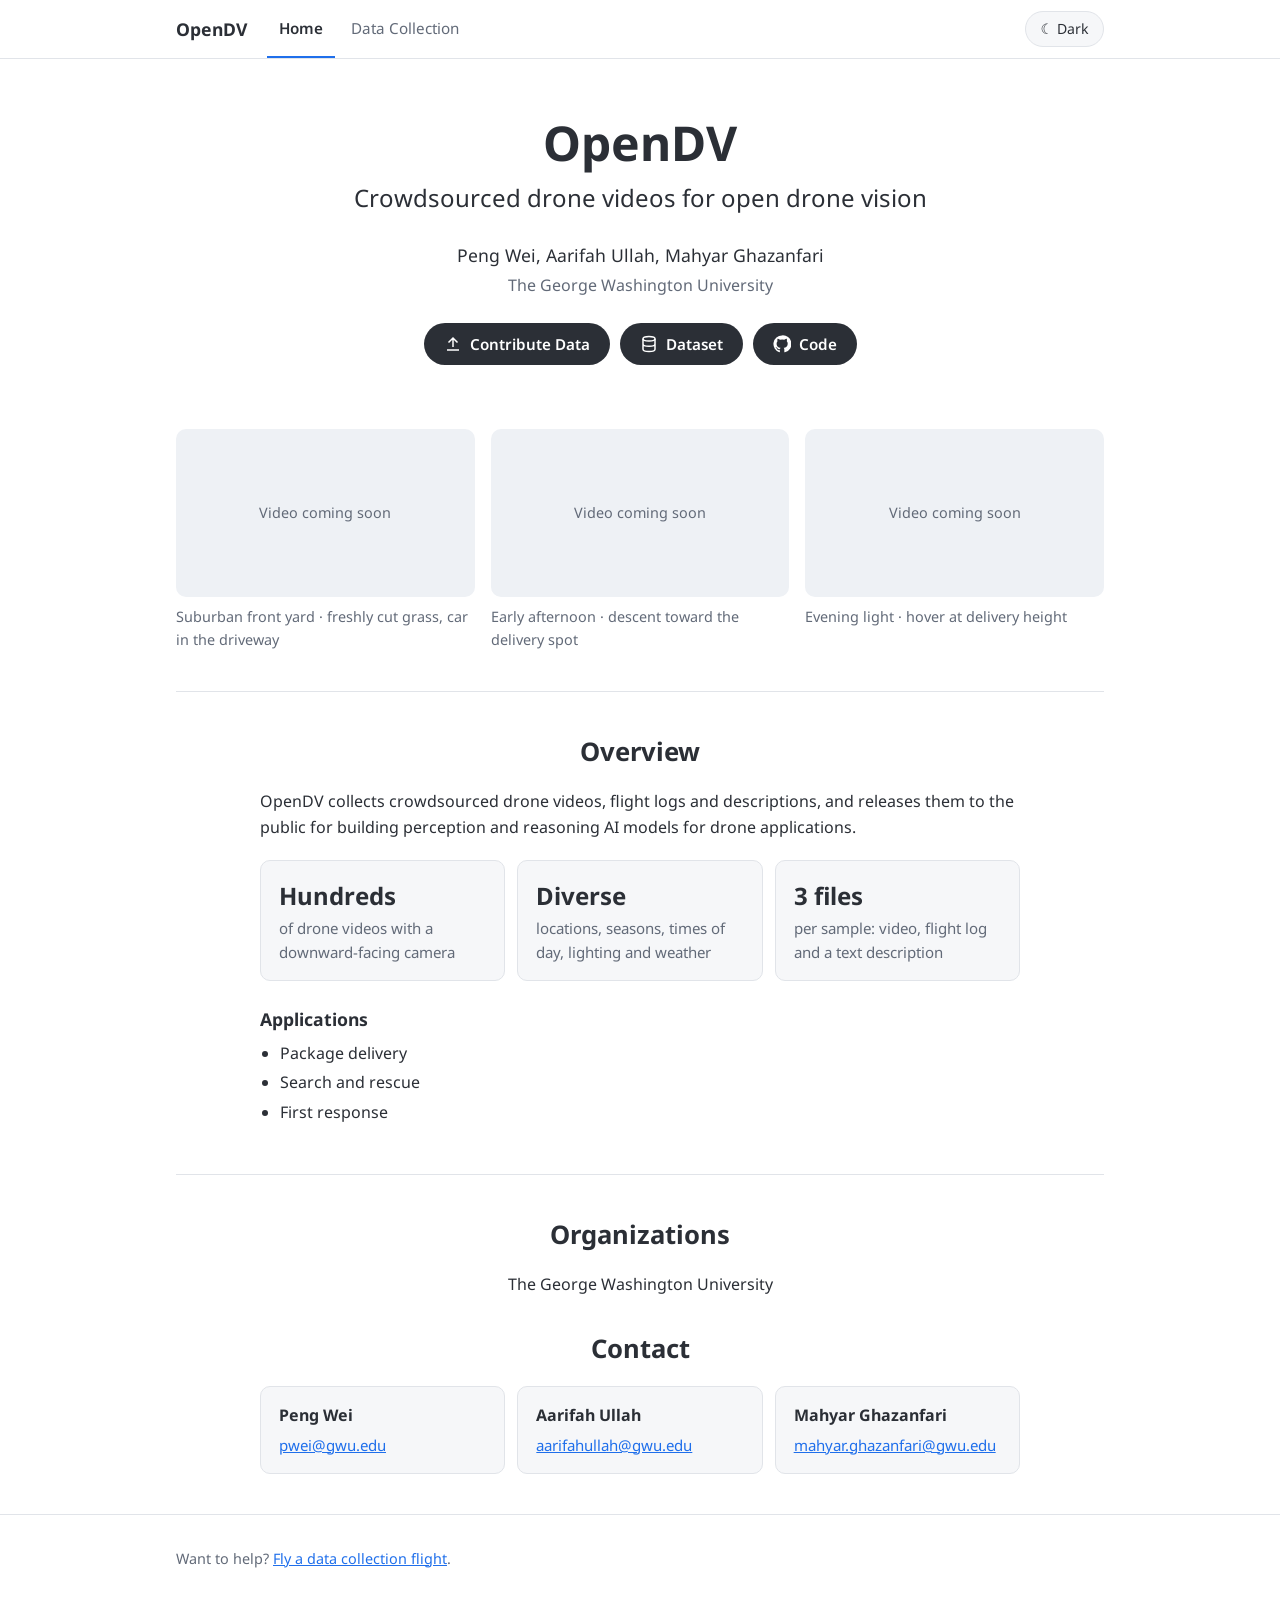
==== commit f63a57bb: "Add first homepage sample clip and caption Co-Authored-By: Claude Opus 5.5 <noreply@anthropic.com>" ====
--- a/docs/index.html
+++ b/docs/index.html
@@ -58,7 +58,7 @@
     <div class="samples">
       <figure>
         <div class="media" data-soon><video autoplay muted loop playsinline preload="metadata"><source src="assets/sample-1.mp4" type="video/mp4"></video></div>
-        <figcaption><!-- EDIT: one-line description -->Midday · backyard landing spot</figcaption>
+        <figcaption>Suburban front yard · freshly cut grass, car in the driveway</figcaption>
       </figure>
       <figure>
         <div class="media" data-soon><video autoplay muted loop playsinline preload="metadata"><source src="assets/sample-2.mp4" type="video/mp4"></video></div>
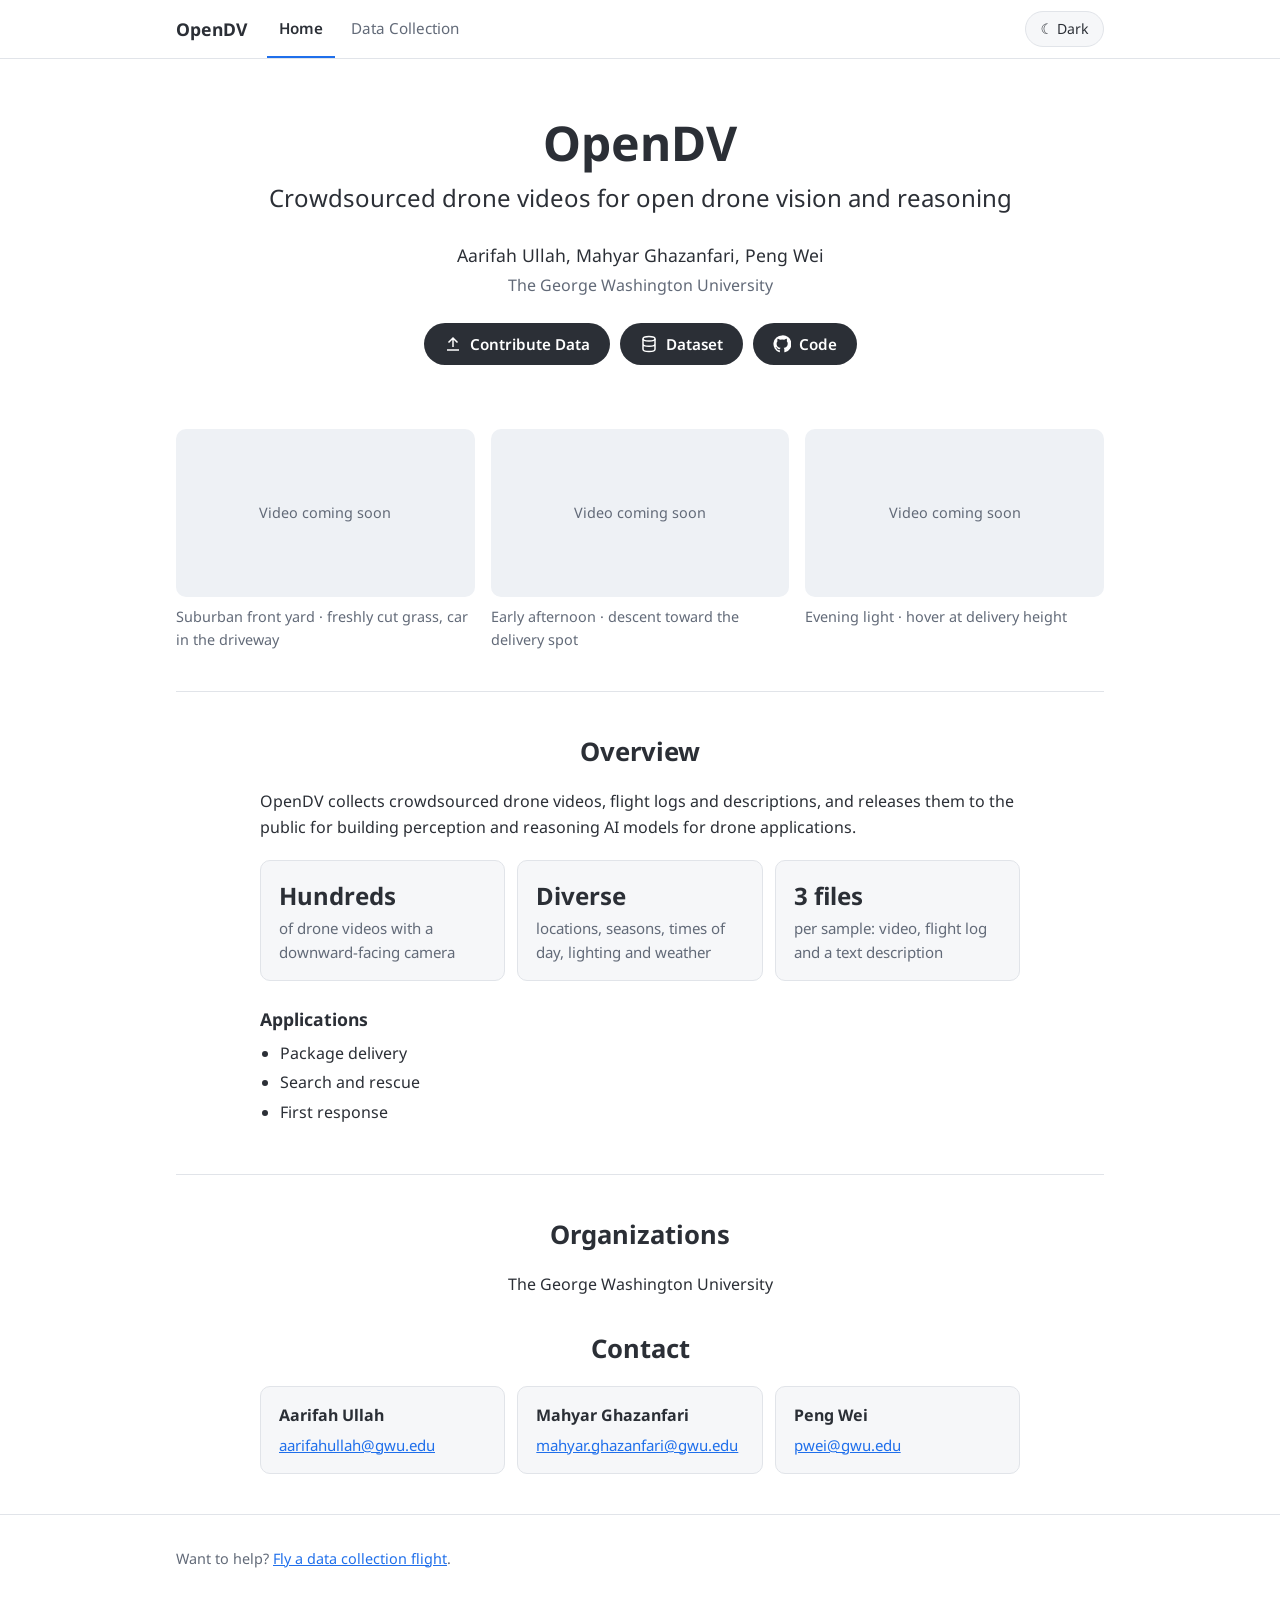
==== commit 7d1330c2: "contacts" ====
--- a/docs/index.html
+++ b/docs/index.html
@@ -37,8 +37,8 @@
 <main class="wrap">
   <div class="title-block">
     <h1>OpenDV</h1>
-    <p class="subtitle">Crowdsourced drone videos for open drone vision</p>
-    <p class="authors"><span>Peng Wei</span><span>Aarifah Ullah</span><span>Mahyar Ghazanfari</span></p>
+    <p class="subtitle">Crowdsourced drone videos for open drone vision and reasoning</p>
+    <p class="authors"><span>Aarifah Ullah</span><span>Mahyar Ghazanfari</span><span>Peng Wei</span></p>
     <p class="affil">The George Washington University</p>
     <div class="pills">
       <a class="pill" href="collect.html">
@@ -95,9 +95,9 @@
       <p class="center">The George Washington University</p>
       <h2 class="center" style="margin-top:32px">Contact</h2>
       <div class="people">
-        <div class="card"><h4>Peng Wei</h4><p><a href="mailto:pwei@gwu.edu">pwei@gwu.edu</a></p></div>
         <div class="card"><h4>Aarifah Ullah</h4><p><a href="mailto:aarifahullah@gwu.edu">aarifahullah@gwu.edu</a></p></div>
         <div class="card"><h4>Mahyar Ghazanfari</h4><p><a href="mailto:mahyar.ghazanfari@gwu.edu">mahyar.ghazanfari@gwu.edu</a></p></div>
+        <div class="card"><h4>Peng Wei</h4><p><a href="mailto:pwei@gwu.edu">pwei@gwu.edu</a></p></div>
       </div>
     </div>
   </section>
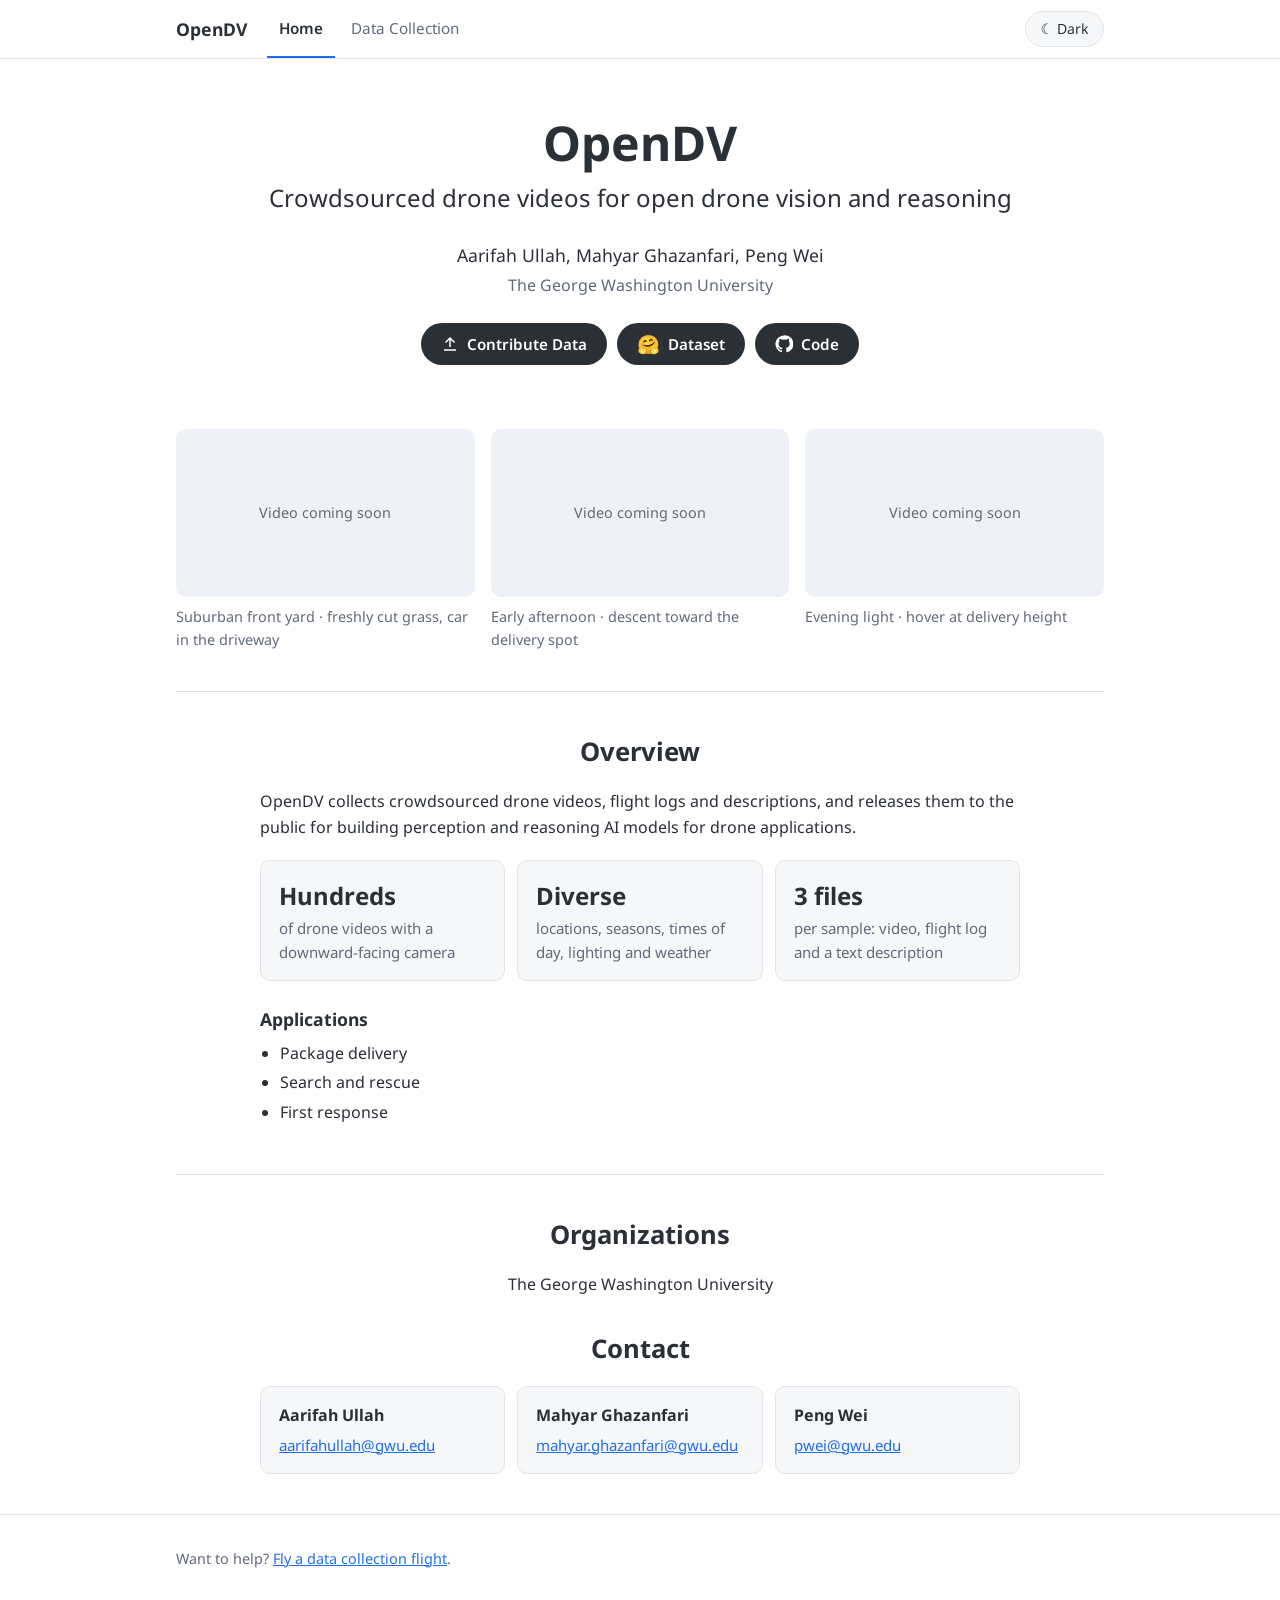
==== commit 81a030f5: "Use Hugging Face logo for dataset links and fix sample video check - Replace the database icon with " ====
--- a/docs/index.html
+++ b/docs/index.html
@@ -45,7 +45,7 @@
         <svg viewBox="0 0 24 24" fill="none" stroke="currentColor" stroke-width="2" aria-hidden="true"><path d="M12 16V4M6 10l6-6 6 6M4 20h16"/></svg>
         <span class="label">Contribute Data</span></a>
       <a class="pill" data-link="dataset" href="#">
-        <svg viewBox="0 0 24 24" fill="none" stroke="currentColor" stroke-width="2" aria-hidden="true"><ellipse cx="12" cy="5" rx="8" ry="3"/><path d="M4 5v14c0 1.7 3.6 3 8 3s8-1.3 8-3V5M4 12c0 1.7 3.6 3 8 3s8-1.3 8-3"/></svg>
+        <span class="hf" aria-hidden="true">🤗</span>
         <span class="label">Dataset</span></a>
       <a class="pill" data-link="github" href="#">
         <svg viewBox="0 0 24 24" fill="currentColor" aria-hidden="true"><path d="M12 .5a11.5 11.5 0 0 0-3.6 22.4c.6.1.8-.3.8-.6v-2c-3.2.7-3.9-1.5-3.9-1.5-.5-1.3-1.3-1.7-1.3-1.7-1-.7.1-.7.1-.7 1.2.1 1.8 1.2 1.8 1.2 1 1.8 2.8 1.3 3.5 1 .1-.8.4-1.3.7-1.6-2.6-.3-5.3-1.3-5.3-5.7 0-1.3.5-2.3 1.2-3.1-.1-.3-.5-1.5.1-3.1 0 0 1-.3 3.2 1.2a11 11 0 0 1 5.8 0c2.2-1.5 3.2-1.2 3.2-1.2.6 1.6.2 2.8.1 3.1.8.8 1.2 1.9 1.2 3.1 0 4.4-2.7 5.4-5.3 5.7.4.4.8 1.1.8 2.2v3.3c0 .3.2.7.8.6A11.5 11.5 0 0 0 12 .5z"/></svg>
@@ -57,15 +57,15 @@
     <!-- Sample clips: 7–10 s, 720p, no audio, under 3 MB each. See assets/README.md. -->
     <div class="samples">
       <figure>
-        <div class="media" data-soon><video autoplay muted loop playsinline preload="metadata"><source src="assets/sample-1.mp4" type="video/mp4"></video></div>
+        <div class="media" data-soon><video autoplay muted loop playsinline preload="metadata"><source src="assets/sample-1.mp4" type="video/mp4" onerror="this.closest('.media').classList.add('soon')"></video></div>
         <figcaption>Suburban front yard · freshly cut grass, car in the driveway</figcaption>
       </figure>
       <figure>
-        <div class="media" data-soon><video autoplay muted loop playsinline preload="metadata"><source src="assets/sample-2.mp4" type="video/mp4"></video></div>
+        <div class="media" data-soon><video autoplay muted loop playsinline preload="metadata"><source src="assets/sample-2.mp4" type="video/mp4" onerror="this.closest('.media').classList.add('soon')"></video></div>
         <figcaption><!-- EDIT -->Early afternoon · descent toward the delivery spot</figcaption>
       </figure>
       <figure>
-        <div class="media" data-soon><video autoplay muted loop playsinline preload="metadata"><source src="assets/sample-3.mp4" type="video/mp4"></video></div>
+        <div class="media" data-soon><video autoplay muted loop playsinline preload="metadata"><source src="assets/sample-3.mp4" type="video/mp4" onerror="this.closest('.media').classList.add('soon')"></video></div>
         <figcaption><!-- EDIT -->Evening light · hover at delivery height</figcaption>
       </figure>
     </div>
--- a/docs/style.css
+++ b/docs/style.css
@@ -43,6 +43,7 @@
 .pill { display: inline-flex; align-items: center; gap: 8px; background: var(--pill); color: var(--pill-text);
   padding: 9px 20px; border-radius: 999px; text-decoration: none; font-weight: 600; font-size: .95rem; border: 0; }
 .pill svg { width: 18px; height: 18px; }
+.pill .hf { font-size: 1.15rem; line-height: 1; }
 .pill.soon, .pill[aria-disabled="true"] { opacity: .45; pointer-events: none; }
 .pill.outline { background: transparent; color: var(--text); border: 1px solid var(--border); }
 
